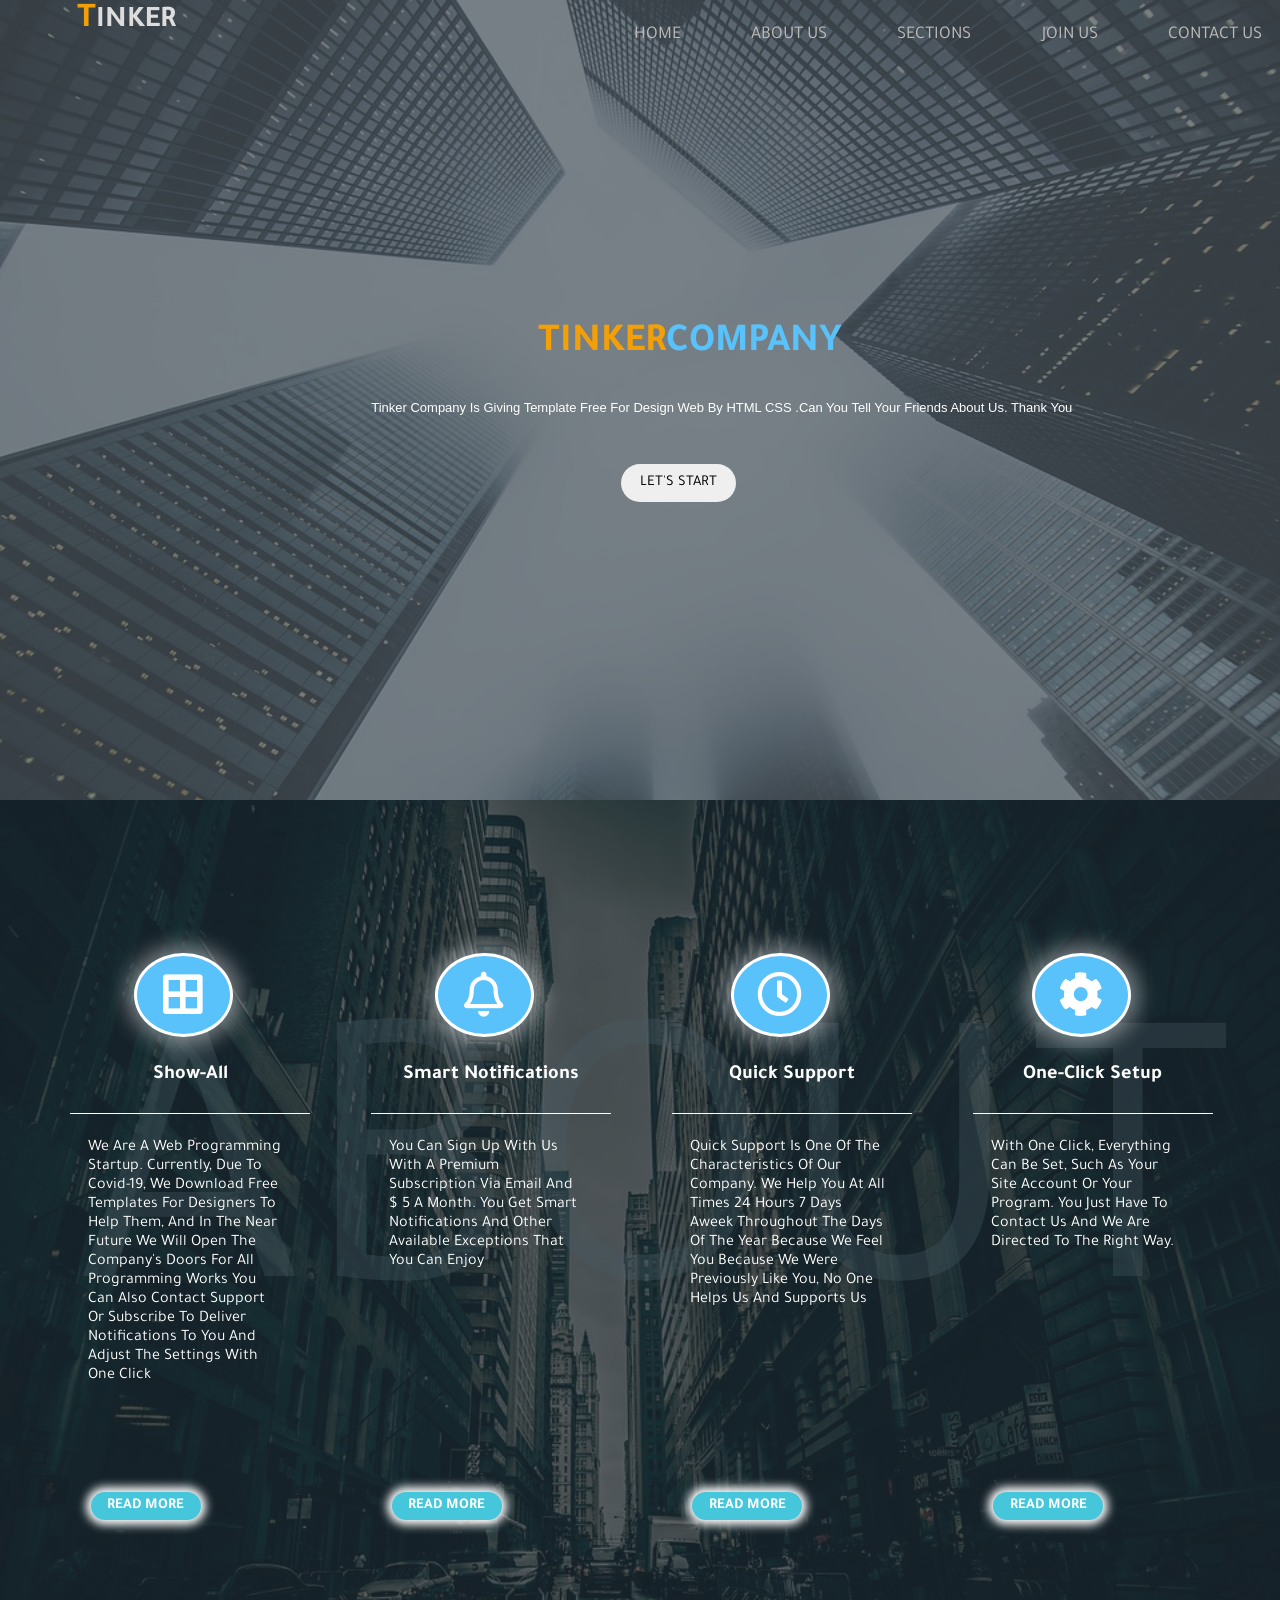
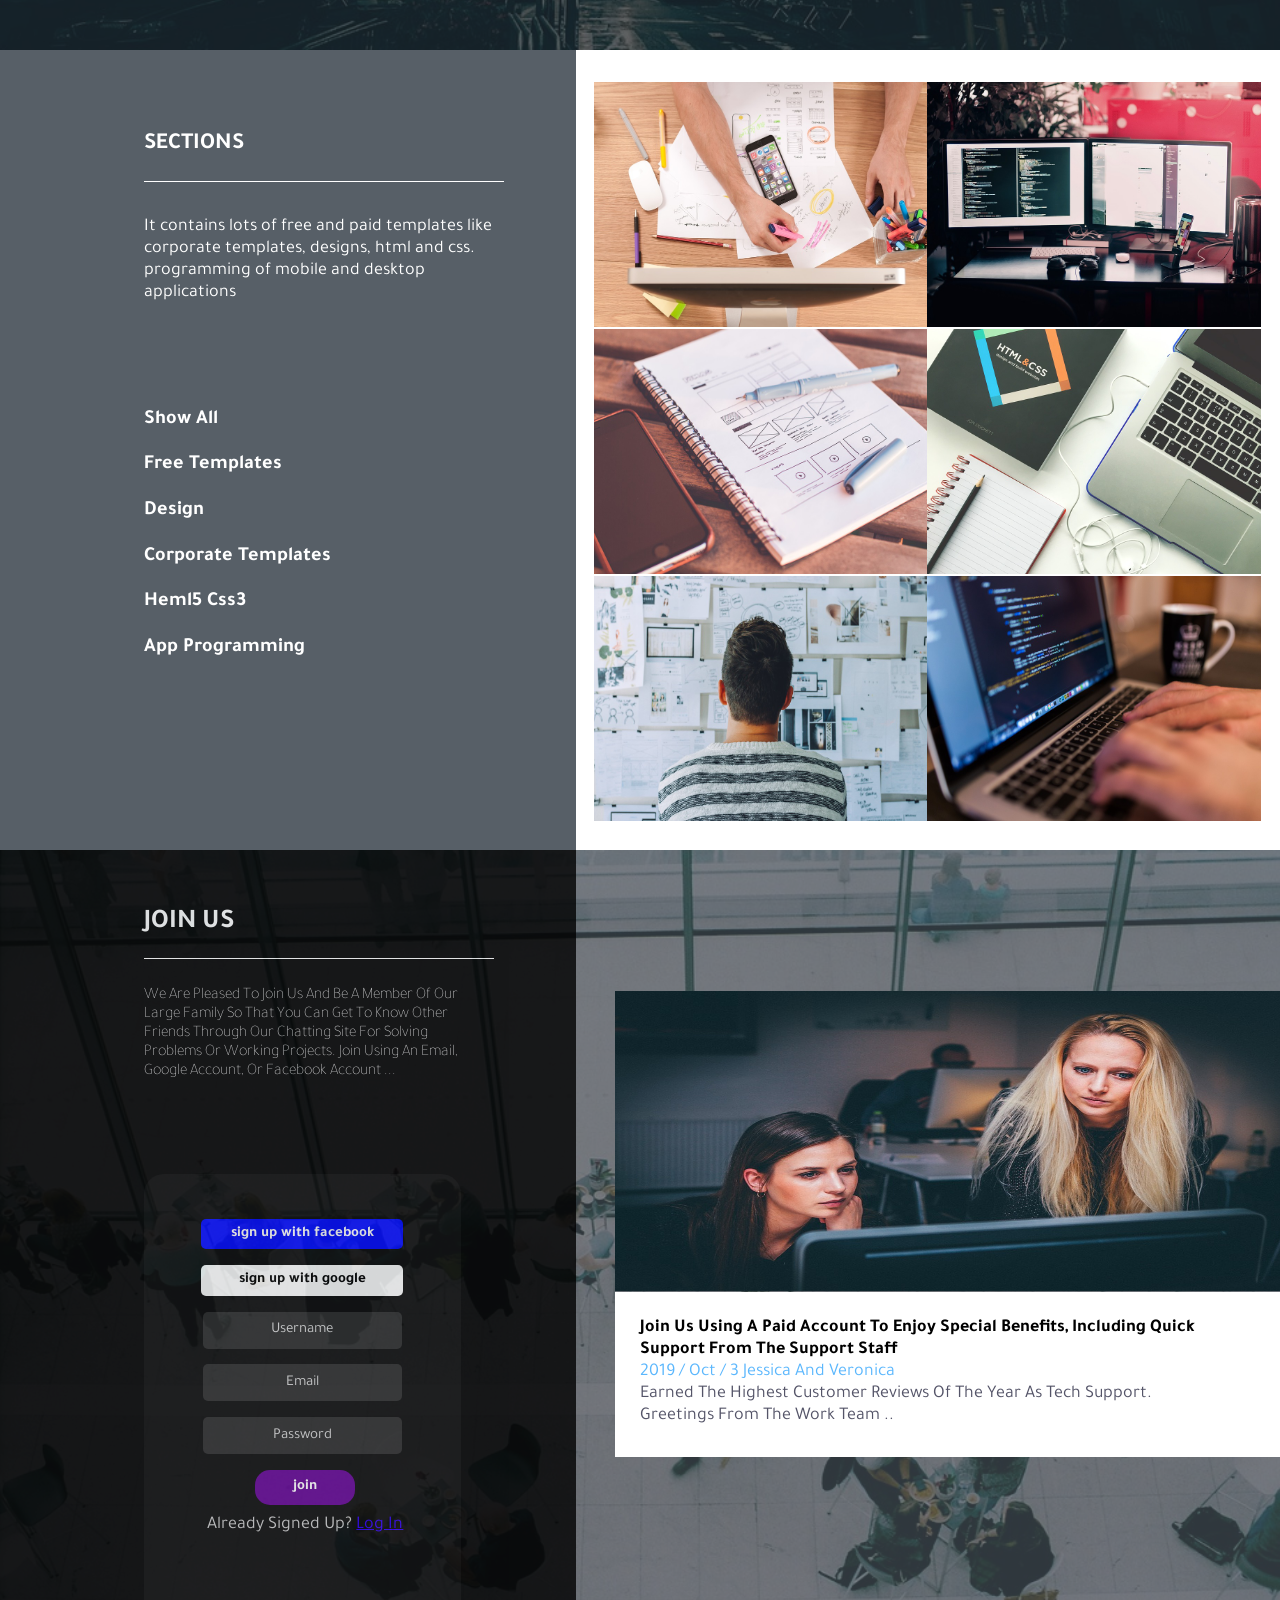
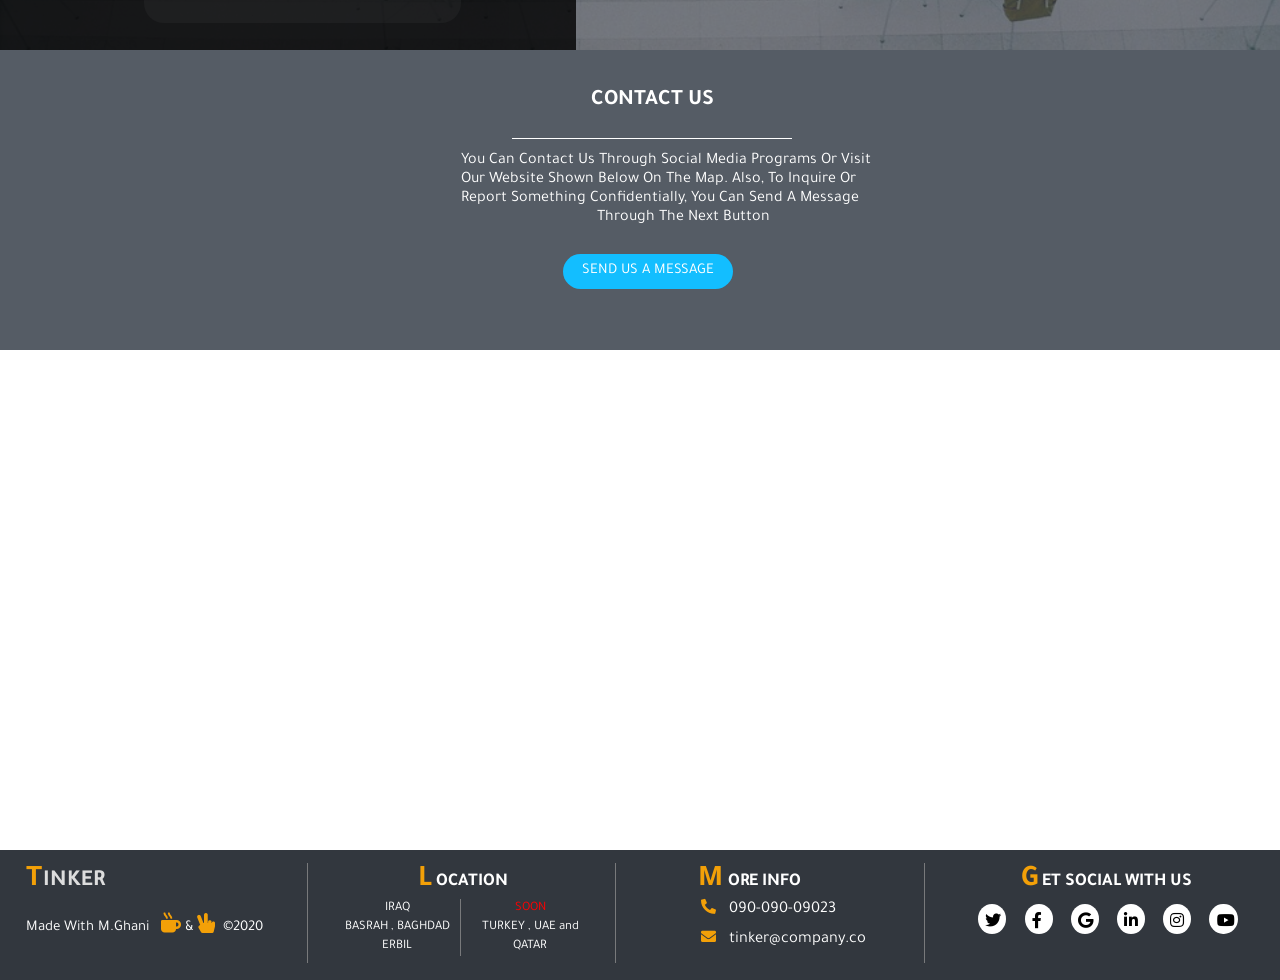
==== tinker.html @ 5dedfc8a "first commit" ====
<!DOCTYPE html>
<html>
    <head>
        <meta charset="UTF-8"/>
        <meta name="description" content="company,business,trade"/>
        <title>TINKER</title>
        <link rel="stylesheet" href="css/style.css"/>
        <link rel="stylesheet" href="css/all.css"/>
        <link href="https://fonts.googleapis.com/css2?family=Tajawal:wght@300;400;700&display=swap" rel="stylesheet">
    </head>
    <body>
        <!--start navigation-->

       
        <div class="nav">
            
            <div class="opacity"></div>
            <h1 class="title">tinker</h1>
            
            <!--start menu-->

            <ul class="menu">
                <li><a href="#">home</a></li>
                <li class="sub1">
                     <a href="#">about us</a>
            
                     <!--start submenu1-->
            
                     <ul class="submenu1">         
                            <li><a href="#">show-all</a></li>
                            <li><a href="#">smart notifications</a></li>
                            <li><a href="#">quick support</a></li>
                            <li><a href="#">one-click setup</a></li>
                     </ul>  
            
                     <!--end submenu1-->
                </li>
                <li class="sub2">
                     <a href="#">sections</a> 
            
                     <!--start submenu2-->
            
                     <ul class="submenu2">          
                        <li><a href="#">show all</a></li>
                        <li><a href="#">free templates</a></li>
                        <li><a href="#">design</a></li>
                        <li><a href="#">Corporate templates</a></li>
                        <li><a href="#">html5 css3 </a></li>
                        <li><a href="#">App programming</a></li>
                    </ul>
            
                    <!--end submenu1-->
            
                </li>
                <li><a href="#">join us</a></li>
                <li><a href="#">contact us</a></li>
            </ul>
            
            <!----end menu------>
            
            <span id="one">tinker</span>
            <span id="two">company</span>
            <p id="three">tinker company is  giving template  free for design web by HTML CSS .can you  tell your friends about us. thank you</p>
            <button id="button" name=" let's start" value="let's start">let's start</button>
             
        </div>
        
        <!--end navigation-->
        
        <!--start about -->
        
        <div class="about">
            <div class="opacity2"></div>
            <span class="nameabout">about</span>

            <!--start icon -->
           
            <div class="item">
                <div class="item1">
                    <div class="i1">
                        <i class="fas fa-border-all"></i>
                    </div>
                    <span class="all">show-all</span>
                    <p class="all2">
                        We are a web programming startup. Currently, due to Covid-19, we download free templates for designers to help them,
                         and in the near future we will open the company's doors for all programming works
                        You can also contact support or subscribe to deliver notifications to you and adjust the settings with one click
                    </p>
                    <button id="readmore"name="readmore" value="read more">read more</button>
                </div>
                <div class="item1">
                    <div class="i1">
                        <i class="far fa-bell"></i>
                    </div>
                    <span class="all">smart notifications</span>
                    <p class="all2">You can sign up with us with a premium subscription via email and $ 5 a month. 
                        You get smart notifications and other available exceptions that you can enjoy
                    </p>
                    <button id="readmore"name="readmore" value="read more">read more</button>
                </div>
                <div class="item1">
                    <div class="i3">
                        <i class="far fa-clock"></i>
                    </div>
                    <span class="all"> quick support </span>
                    <p class="all2">quick support is one of the characteristics of our company. 
                        We help you at all times 24 hours 7 days aweek throughout the days of the year because we feel you because we were previously like you,
                        no one helps us and supports us</p>
                        <button id="readmore"name="readmore" value="read more">read more</button>
                </div>
                <div class="item1">
                    <div class="i4">
                        <i class="fas fa-cog"></i>
                    </div>
                    <span class="all">one-click setup</span>
                    <p class="all2">
                        With one click, everything can be set, such as your site account or your program.
                        You just have to contact us and we are directed to the right way. 
                    </p>
                    <button id="readmore"name="readmore" value="read more">read more</button>
                </div>
            </div>

            <!--end icon -->
        </div>
        <!--end about-->

        <!--start sections-->

        <div id="sections">
            <div class="leftpart">
                <span class="spansec">sections</span>
                <p class="prar">
                    It contains lots of free and paid templates like corporate templates, designs, html and css.
                   <br> programming of mobile and desktop applications
                </p>
                <ul class="ulsec">
                    <li><a href="#">show all</a></li>
                    <li><a href="#">free templates</a></li>
                    <li><a href="#">design</a></li>
                    <li><a href="#">corporate templates</a></li>
                    <li><a href="#">heml5 css3</a></li>
                    <li><a href="#">App programming</a></li>
                </ul>
            </div>
            <div class="rightpart">
                <div class="imagepart">
                    <img src="image/des.jpg" alt="design"/>
                    <img src="image/computer.jpg" alt="template"/>
                    <img src="image/plans.jpg" alt="app"/>
                    <img src="image/web-design.jpg" alt="htmlcss"/>
                    <img src="image/plan2.jpg" alt="plane"/>
                    <img src="image/code.jpg" alt="code"/>
                </div>
            </div>
        
        </div>

        <!--end sections-->

        <!--stsrt join us-->

        <div id="joinus">
            
            <div class="leftjo">
                <span class="spanjo">join us</span>
                <p class="prarjo">
                    We are pleased to join us and be a member of our large family so that
                    you can get to know other friends through our chatting site for
                    solving problems or working projects.
                    Join using an email, Google account, or Facebook account ...
                </p>
                <form class="boxform">
                    <button class="facebook" name="submibfacebook">sign up with facebook</button>
                    <button class="google" name="submibgooogle">sign up with google</button>
                    <input type="text" name="username" placeholder="username"/>
                    <input type="email" name="email"placeholder="email"/>
                    <input type="password" name="password"  placeholder="password"/>
                    <input type="submit" name="join" value="join" placeholder="join"/>
                    <span class="haveacc"><a href="#">Already signed up?</a>&nbsp<a href="##">log in</a></span>
                </form>
                <div class="opacitypart"></div>
            </div>
            <div class="rightjo">
                <img class="imgjoin" src="image/suuport.jpg" alt="support website"/>
                <p class="prarjoin">
                    <span class="prar1">Join us using a paid account to enjoy special benefits, including quick support from the support staff </span>
                    <br>
                    <span class="prar2"> 2019 / Oct / 3  Jessica and Veronica </span>
                    <br>
                    <span class="prar3">
                        earned the highest customer reviews of the year as tech support.
                        <br>
                        Greetings from the work team .. 
                    </span> 
                </p>
            </div>
            <div class="opacity3"></div>
        </div>
        <!--end join us-->
        <!--start contact us -->
        <div id="contactus">
            <div class="top-part">
                <span class="span-cont"> contact us</span>
                <p class="prar-cont">
                    You can contact us through social media programs or visit our website shown below on the map.
                    Also, to inquire or report something confidentially, 
                    you can send a message  &nbsp &nbsp  
                    &nbsp &nbsp &nbsp &nbsp &nbsp &nbsp&nbsp &nbsp &nbsp &nbsp&nbsp &nbsp  &nbsp &nbsp  &nbsp &nbsp  &nbsp &nbsp 
                    through the next button
                </p>
                <input type="submit" name="send us a message" value="send us a message">
            </div>
            <div class="mapadd">
                <iframe src="https://www.google.com/maps/embed?pb=!1m18!1m12!1m3!1d10689753.035205208!2d42.780881954118584!3d31.97457218888595!2m3!1f0!2f0!3f0!3m2!1i1024!2i768!4f13.1!3m3!1m2!1s0x3fc49771852a1535%3A0xb8d22927274bd410!2sBasrah!5e0!3m2!1sen!2siq!4v1599548689485!5m2!1sen!2siq"
                frameborder="0" 
                style="border:0;"
                allowfullscreen=""
                aria-hidden="false" 
                tabindex="0" >
            </iframe>
            </div>
        </div>

        <!--end contact us-->

        <!--start finel page (footer)-->
        <div id="footerpage">
            <div class="onefoot">
                <h2 class="addmain"> tinker</h2>
                <p class="prarmain">made with M.Ghani &nbsp <i class="fas fa-mug-hot"></i> & <i class="fas fa-hand-peace"></i>&nbsp 
                    &copy;2020 
                </p>
            </div>
            <div class="twofoot">
                <h2 class="loca"> location</h2>
                <p class="addloca">
                    <a href="###">
                        iraq
                        <br>
                        basrah , baghdad erbil</a>
                </p>
                <p class="addloca2">
                    <a href="###">
                       <span>SOON</span>
                        <br> 
                        TURKEY , UAE and QATAR</a>
                </p>
            </div>
            <div class="threefoot">
                <h2 class="addinfo">
                    more info
                </h2>
                <p class="info1">
                    <i class="fas fa-phone-alt"></i>
                    090-090-09023
                </p>
                <p class="info1">
                    <i class="fas fa-envelope"></i>
                    tinker@company.co
                </p>
            </div>
            <div class="fourfoot">
                <h2 class="addicon"> get social with us</h2>
                <p class="iconsocial">
                   <span class="iconsoc"><i class="fab fa-twitter"></i></span>
                   <span class="iconsoc"><i class="fab fa-facebook-f"></i></span>
                   <span class="iconsoc"><i class="fab fa-google"></i></span>
                   <span class="iconsoc"><i class="fab fa-linkedin-in"></i></span>
                   <span class="iconsoc"><i class="fab fa-instagram"></i></span>
                   <span class="iconsoc"><i class="fab fa-youtube"></i></span>
                </p>
            </div>

        </div>
         <!--end finel page (footer)-->

    </body>
</html>
---- css/style.css ----
*{
    font-family:'Tajawal', sans-serif;
    margin: 0px;
    padding: 0px; 
}
/*------------------------------------------------------start nav and ul and sub menu--------------------------------------------------------------*/
.nav {
    width: 100%;
    height: 800px;
    background-image: url(../image/skys.jpg);
    background-repeat: no-repeat;
    background-size: 100% 800px;
    position: relative;
    font-family: 'Tajawal',sans-serif;
}
.opacity {
    width: 100%;
    height: 800px;
    background-color:#444f58;
    opacity: 0.7;
}
.nav h1 {
    font-size: 30px;
    font-family: 'Tajawal', sans-serif;
    text-transform: uppercase;
    font-weight: bold;
    position: absolute;
    top: 0%;
    left: 6%;
    color: #ddd;
    cursor: pointer;
}
.nav h1:first-letter {
    font-size: 35px;
    color: #f3a008;
}
/*-----start ul------*/
.nav ul {
    padding: 0px;
    margin: 0px;
    list-style: none;
    font-family: 'Tajawal', sans-serif;
    position: absolute;
    top: 3%;
    left: 44%;
    width: 55%;

}
.nav .menu >li {
    text-transform: uppercase;
    margin-left: 10%;
    float: left;
}
.nav .menu >li a {
    text-decoration: none;
    color: rgb(188, 185, 185);
    font-size: 18px;
}
.nav .menu >li a:hover {
    color: rgb(255, 255, 255);
}
/*-start sub1 ul-*/
.nav .menu .sub1 {
    position: relative;
}
.nav .menu .sub1 .submenu1 {
    position: absolute; 
    top: 32px;
    left: -71px;
    width: 160px;
    height: 120px;
    background-color: rgb(43 43 43);
    color: #ddd;
    text-align: center;
    padding-top: 2%;
    text-transform: capitalize;
    -webkit-box-shadow:0 1px 1px #2b2b2b;
    -moz-box-shadow:0 1px 1px #2b2b2b;
    box-shadow:0px 7px 10px 3px  #2b2b2b;
    display: none;
}
.nav .menu .sub1 .submenu1:before {
    content: "";
    border-left: 8px solid transparent;
    border-right: 8px solid transparent;
    border-bottom: 14px solid #2b2b2b;
    width: 0px;
    height: 0px;
    position: absolute;
    top: -14px;
    left: 118px;

}

/*-end sub1 ul-*/

/*-start sub2  ul-*/
.nav .menu .sub2 {
    position: relative;
}
.nav .menu .sub2 .submenu2 {
    position: absolute; 
    top: 33px;
    left: -69px;
    width: 162px;
    height: 170px;
    background-color: rgb(43 43 43);
    color: #ddd;
    text-align: center;
    padding-top: 2%;
    text-transform: capitalize;
    -webkit-box-shadow:0 1px 1px #2b2b2b;
    -moz-box-shadow:0 1px 1px #2b2b2b;
    box-shadow:0px 7px 10px 3px  #2b2b2b;
    display: none;
}
.nav .menu .sub2 .submenu2:before {
    content: "";
    border-left: 8px solid transparent;
    border-right: 8px solid transparent;
    border-bottom: 14px solid #2b2b2b;
    width: 0px;
    height: 0px;
    position: absolute;
    top: -14px;
    left: 128px; 
}
/*-end sub2  ul-*/
.nav .menu .sub1:hover .submenu1{
    
    display: block;
}
.nav .menu .sub2:hover .submenu2{
   
    display: block;
}
/*-end   ul-*/
/*-start span one , two , p three and button -*/

.nav #one {
    position:absolute;
    top: 40%;
    left: 42%;
    font-size: 40px;
    color: #f3a008;
    text-transform: uppercase;
    font-weight: bold;
    cursor: pointer;

}
.nav #two {
    position: absolute;
    top: 40%;
    left: 52%;
    font-size: 40px;
    color: #5ac2fb;
    text-transform: uppercase;
    font-weight: bold;
    cursor: pointer;

}
.nav #three {
    position: absolute;
    top: 50%;
    left: 29%;
    color: #FFF;
    font-size: 13px;
    text-transform: capitalize;
    font-family: sans-serif;
}
.nav #button {
    position: absolute;
    top: 58%;
    left: 48.5%;
    width:115px;
    padding: 10px 0px ;
    font-size: 15px;
    color: #000;
    text-transform: uppercase;
    border-radius: 20px;
    border: none;
    cursor: pointer;
}
.nav #button:hover {
    background: #adaeaf;
}

/*-----------------------------------------------end span one , two , p three and button-------------------------------------------- -*/
/*----------------------------------------------------start about is have four sectios------------------------------------------------*/

.about {
    width: 100%;
    height: 850px;
    background-image: url(../image/city.jpg);
    background-size: 100% 850px;
    background-repeat: no-repeat;
    position: relative;
    font-family: 'Tajawal', sans-serif;

}
.about .opacity2 {
    width: 100%;
    height: 850px;
    background-color: #1f2323;
    opacity: 0.7;
    z-index: 1;
    
}
.about .nameabout {
    color: #455a6159;
    position: absolute;
    top: 21%;
    left: 6%;
    text-transform: uppercase;
    font-size: 400px;
    
    
}

.about .item {
    width: 100%;
    height: 477px;
    float: left;
    position: absolute;
    top: 15%;
    left: 0%;
    z-index: 3;
   
}
.about .item .item1 {
    width: 20%;
    float: left;
    margin-left: 3.5%;
    padding-top: 2%;
    color: #fff;
    font-family: 'Tajawal', sans-serif;
    text-transform: capitalize;
    position: relative;
}
.about .item1 .i1{
    background-color: #5ac2fb;
    width: 93px;
    height: 78px;
    border: solid 3px #fff;
    box-shadow:0px 0px 20px 8px #fff6;
    border-radius: 50%;
    position: relative;
    margin-left: 35%;
}
.about .item1 .i1 i{
    color: #fff;
    font-size: 45px;
    position: absolute;
    top: 21%;
    left: 28%;
    cursor: pointer;
}
.about .item1 .all {
    display: block;
    padding-top: 10%;
    margin:0% 0% 10% 10%;
    width: 240px;
    height: 50px;
    border-bottom: solid thin #fff;
    text-align: center;
    font-size: 20px;
    font-weight: bold;
    cursor: pointer;
}
.about .item .all2 {
    width: 195px;
    height:300px;
    margin: 0% 0% 10% 17%;

}
.about .item1 .i3{
    background-color: #5ac2fb;
    width: 93px;
    height: 78px;
    border: solid 3px #fff;
    border-radius: 50%;
    position: relative;
    margin-left: 33%;
    box-shadow:0px 0px 20px 8px #fff6;
}
.about .item1 .i3 i{
    color: #fff;
    font-size: 45px;
    position: absolute;
    top: 21%;
    left: 25%;
    cursor: pointer;
}
.about .item1 .i4{
    background-color: #5ac2fb;
    width: 93px;
    height: 78px;
    border: solid 3px #fff;
    border-radius: 50%;
    position: relative;
    margin-left: 33%;
    box-shadow:0px 0px 20px 8px #fff6;
}
.about .item1 .i4 i{
    color: #fff;
    font-size: 45px;
    position: absolute;
    top: 21%;
    left: 25%;
    cursor: pointer;
}
.about .item1 #readmore {
    width: 110px;
    font-size: 15px;
    text-transform: uppercase;
    position: absolute;
    top: 105%;
    left: 18%;
    border: none;
    border-radius: 20px;
    padding: 2%;
    color: #FFF;
    background-color: #46c6da;
    font-weight: bold;
    cursor: pointer;   
    box-shadow:0px 0px 10px 5px #fff;
    display:block;
}
.about .item1 #readmore:hover {
    background: none;
    border: solid thin #ffffff;
    box-shadow: none;
}
.about .item1 .i1:hover {
    box-shadow: 0px 0px 20px 8px #5ad6fb;
}
.about .item1 .i3:hover {
    box-shadow: 0px 0px 20px 8px #5ad6fb;
}
.about .item1 .i4:hover {
    box-shadow: 0px 0px 20px 8px #5ad6fb;
}

/*------------------------------------------------------------end   about ------------------------------------------------------------*/

/*------------------------------------------------------------start sections------------------------------------------------------------*/
#sections {
    width: 100%;
    height: 800px;
    position: relative;
    font-family: 'Tajawal', sans-serif;
    margin: 0px;
    padding: 0px;
    background-color: #fff;

}
/*--start left part--*/
#sections .leftpart {
    width: 45%;
    height: 800px;
    background-color: #575f67;
    margin: 0px;
    padding: 0px;
    position: relative;
    float: left;
}
#sections .leftpart  .spansec {
    display: inline-block;
    margin: 14% 0% 6% 25%;
    font-family: 'Tajawal', sans-serif;
    font-size: 23px;
    font-weight: bold;
    text-transform: uppercase;
    width: 360px;
    height: 50px;
    border-bottom: solid thin #fff;
    color: #fff;
    cursor: pointer;
}
#sections .leftpart .prar {
    margin: 0% 0% 0% 25%;
    font-family:'Tajawal', sans-serif;
    font-size: 18px;
    color: #fff;
    width: 350px;

}
#sections .leftpart .ulsec {
    list-style: none;
    margin: 18% 0% 0% 25%;
}
#sections .leftpart .ulsec li {
    margin:2% 0% 5% 0%;
}
#sections .leftpart .ulsec li a {
    color: #fff;
    text-decoration: none;
    text-transform: capitalize;
    font-family: 'Tajawal', sans-serif;
    font-size: 20px;
    font-weight: bold;
}
#sections .leftpart .ulsec li a:hover {
    color: #ffaa41;
}
/*--end left part--*/
/*--start right part--*/
#sections .rightpart {
    width: 55%;
    height: 800px;
    background-color: #ffffff;
    float: left;
}
#sections .rightpart .imagepart {
    width: 97%;
    margin-left: 3%;
    margin-top: 5%;
    float: left;
    padding: 0px;
    
}
#sections .rightpart .imagepart img {
    width: 49%;
    height: 245px;
    margin: -3px;
    padding: 0px;
    cursor: pointer;
    
}
#sections .rightpart .imagepart img:hover {
    border: none;
    opacity: 0.7;
}
/*--end right part--*/

/*------------------------------------------------------------end sections------------------------------------------------------------*/

/*------------------------------------------------------------start join us-----------------------------------------------------------*/
#joinus {
    width: 100%;
    height: 800px;
    position: relative;
    font-family: 'Tajawal', sans-serif;
    background-image: url(../image/building.jpg);
    background-size: 100% 800px;
    background-repeat: no-repeat;
    margin: 0px;
    padding: 0px;
}
#joinus .opacity3 {
    width: 100%;
    height: 800px;
    background-color:#444f58;
    opacity: 0.7;
    z-index: 1;

}
/*-- start left join us */

#joinus .leftjo {
    width: 45%;
    height: 800px;
    float: left;
    z-index: 2;
    position: relative;
    margin: 0px;
    padding: 0px;
    background-color: rgb(0, 0, 0);
    opacity: 0.8;
    font-family: 'Tajawal', sans-serif;

}
#joinus .leftjo .spanjo {
    color: #fff;
    font-size: 27px;
    font-weight: bold;
    font-family: 'Tajawal', sans-serif;
    text-transform: uppercase;
    margin: 10% 0% 5% 25%;
    display: inline-block;
    border-bottom: solid thin #fff;
    width: 350px;
    height: 50px;
    z-index: 4;
    cursor: pointer;

}

#joinus .leftjo .prarjo {
    color: #fff;
    font-size: 16px;
    font-weight: lighter;
    font-family: 'Tajawal', sans-serif;
    text-transform: capitalize;
    width: 55%;
    height: 175px;
    margin: 0% 0% 0% 25%;
}
#joinus .leftjo .boxform {
    width: 55%;
    height: 420px;
    margin: 2% 25% 0% 25%;
    background-color: #0a0a0a;
    position: relative;
    display: inline-block;
    padding-top: 5%;
    border-radius: 20px;
    font-family: 'Tajawal', sans-serif;
}
#joinus .boxform .facebook {
    width: 202px;
    display: block;
    padding: 2%;
    margin: 5% auto;
    font-size: 15px;
    font-weight: bold;
    border: none;
    border-radius: 5px;
    color: #fff;
    background-color: #0008ff;
    cursor: pointer;
}
#joinus .boxform .google {
    width: 202px;
    display: block;
    padding: 2%;
    margin: 5% auto;
    font-size: 15px;
    font-weight: bold;
    border: none;
    border-radius: 5px;
    color: #000;
    background-color: #fff;
    cursor: pointer;
}
#joinus .boxform .facebook:hover {
    background-color: #3c42f8;
}
#joinus .boxform .google:hover {
    background-color: #e2dcdc;
}
#joinus .boxform input[type="text"],[type="password"],[type="email"] {
    display: block;
    margin: 5% auto;
    padding: 3%;
    border: none;
    border-radius: 5px;
    background-color: #2b2b2b;
    color: #fff;
    font-size: 15px;
    width: 180px;
}
#joinus .boxform ::placeholder {
    color: rgb(218, 218, 218);
    text-align: center;
    text-transform: capitalize;

}
#joinus .boxform input[type="submit"] {
    display: inline-block;
    width: 100px;
    height: 35px;
    margin: 0% 35%;
    border: none;
    border-radius: 15px;
    font-size: 15px;
    font-weight: bold;
    background-color: #620294;
    color: #fff;
}#joinus .boxform input[type="submit"]:hover {
    background: none;
    border: solid 2px #8606c7;
}
#joinus .boxform .haveacc {
    display: block;
    color: #fff;
    font-size: 18px;
    text-transform: capitalize;
    margin: 3% 0% 0% 20%;
}
#joinus .boxform .haveacc a[href="#"] {
    color: rgb(204, 204, 204);
    text-decoration: none;
}
#joinus .boxform .haveacc a[href="##"]{
    color: #30f;
}
#joinus .boxform .haveacc a[href="##"]:hover {
    color: #6041de;
}
/*----------------------------------------------------------------end left join us-----------------------------------------------------------*/

/*-- -------------------------------------------------------------start right join us -----------------------------------------------------*/
#joinus .rightjo {
    width: 55%;
    height: 800px;
    float: left;
    z-index: 2;
    position: relative;
    margin: 0px;
    padding: 0px;
    font-family: 'Tajawal', sans-serif;
}
#joinus .rightjo .imgjoin {
    width: 670px;
    height: 300px;
    margin: 20% 0% 0% 5.5%;
    cursor: pointer;
}
#joinus .rightjo .prarjoin {
    width: 620px;
    height: 140px;
    margin: -1% 0% 0% 5.5%;
    color: #000;
    font-size: 18px;
    text-transform: capitalize;
    background-color: #fff;
    padding: 25px 25px 0px 25px ; 
}
#joinus .rightjo .prarjoin .prar1 {
    color: #000;
    font-weight: bold;
}
#joinus .rightjo .prarjoin .prar2 {
    color: rgb(91, 183, 253);
    cursor: pointer;
}
#joinus .rightjo .prarjoin .prar3 {
    color: rgb(84, 84, 104)
}
/*--end right join us--*/
/*-----------------------------------------------------------------end join us ----------------------------------------------------------*/

/*----------------------------------------------------------------start contact us--------------------------------------------------------*/
#contactus {
    width: 100%;
    height: 800px;
    margin: 0px;
    padding: 0px;
    font-family: 'Tajawal', sans-serif;
}
#contactus .top-part {
    width: 100%;
    height: 300px;
    background-color: #555c65;
}
#contactus .top-part .span-cont {
    width: 280px;
    height: 50px;
    margin: 3% 0% 1% 40%;
    font-size: 22px;
    font-weight: bold;
    text-transform: uppercase;
    text-align: center;
    display: inline-block;
    color: #fff;
    border-bottom: solid thin #fff;
}
#contactus .top-part .prar-cont {
    width: 420px;
    margin: 0% 0% 1% 36%;
    color: #fff;
    font-size: 16px;
    text-transform: capitalize;
}
#contactus .top-part input {
    width: 170px;
    height: 35px;
    margin: 1% 0% 0% 44%;
    border: none;
    border-radius: 20px;
    background-color: #13beff;
    color: #fff;
    font-size: 15px;
    text-transform: uppercase;
    cursor: pointer;
}
#contactus .top-part input:hover {
    background: none;
    border: solid thin #13beff;
}
#contactus .mapadd {
    width: 100%;
    height: 500px;
}
#contactus .mapadd iframe {
    width: 100%;
    height: 500px;
}
/*--------------------------------------------------------------------end contact us------------------------------------------------------*/

/*------------------------------------------------------------------ start footer page--------------------------------------------------*/
#footerpage {
    width: 100%;
    height: 130px;
    position: relative;
    margin: 0px;
    padding: 0px;
    font-family: 'Tajawal', sans-serif;
    background-color: #32373e;
}
/*--start one footer page*/
#footerpage .onefoot {
    float: left;
    width: 22%;
    height: 100px;
    margin: 1% 0% 0% 2%;
    border-right: solid thin #78797b;
}
#footerpage .onefoot h2 {
    font-size: 23px;
    font-family: 'Tajawal', sans-serif;
    text-transform: uppercase;
    font-weight: bold;
    color: #ddd;
    cursor: pointer;
    display: inline-block;
    height: 50px;
}
#footerpage .onefoot h2:first-letter {
    font-size: 30px;
    color: #f3a008;
    margin-right: 2%;
}
#footerpage .onefoot .prarmain {
    color: #fff;
    font-size: 15px;
    text-transform: capitalize;
}
#footerpage .onefoot .prarmain i {
    color: #f3a008;
    font-size: 20px;
}
#footerpage .onefoot .prarmain i:hover {
    color: rgb(58, 180, 255);
    cursor: pointer;
}
/*--end one footer page*/

/*--start two footer page*/
#footerpage .twofoot {
    float: left;
    width: 22%;
    height: 100px;
    margin: 1% 0% 0% 2%;
    border-right: solid thin #78797b;
}
#footerpage .twofoot .loca {
    color: #fff;
    font-size: 18px;
    font-weight: bold;
    text-transform: uppercase;
    margin: 0% 0% 0% 30%;
}
#footerpage .twofoot .loca:first-letter {
    font-size: 30px;
    color: #f3a008;
    margin-right: 2%;
}
#footerpage .twofoot .addloca {
    float: left;
    text-align: center;
    width: 45%;
    border-right: solid thin #78797b;
    margin: 0% 0% 0% 0%;
    text-transform: uppercase;
}
#footerpage .twofoot .addloca2 {
    float: left;
    text-align: center;
    width: 45%;
    margin: 0% 0% 0% 2%;
}
#footerpage .twofoot .addloca2 span {
    color: rgb(255, 0, 0);
}
#footerpage .twofoot a {
    color: #fff;
    font-size: 13px;
    text-decoration: none;
}
/*--end two footer page---*/

/*--start three footer page--*/
#footerpage .threefoot {
    float: left;
    width: 22%;
    height: 100px;
    margin: 1% 0% 0% 2%;
    border-right: solid thin #78797b;
}
#footerpage .threefoot .addinfo {
    color: #fff;
    font-size: 18px;
    font-weight: bold;
    text-transform: uppercase;
    margin: 0% 0% 0% 20%;
}
#footerpage .threefoot .addinfo:first-letter {
    font-size: 30px;
    color: #f3a008;
    margin-right: 2%;
}
#footerpage .threefoot .info1 {
    height: 30px;
    color: #fff;
    font-size: 16.5px;
}
#footerpage .threefoot .info1 i {
    margin: 0% 3% 0% 21%;
    font-size: 15px;
    color: #f3a008;
    cursor: pointer;
}
/*--end three footer page--*/

/*--start four footer page--*/
#footerpage .fourfoot {
    float: left;
    width: 22%;
    height: 100px;
    margin: 1% 0% 0% 2%;
}
#footerpage .fourfoot .addicon {
    color: #fff;
    font-size: 18px;
    font-weight: bold;
    text-transform: uppercase;
    margin: 0% 0% 0% 25%
}
#footerpage .fourfoot .addicon:first-letter {
    font-size: 30px;
    color: #f3a008;
    margin-right: 2%;
}
#footerpage .fourfoot .iconsocial {
    width: 100%;
    height: 70px;
    float: left;
    margin-left: 5%;
}
#footerpage .fourfoot .iconsoc {
    background-color: #fff;
    border: none;
    border-radius: 50%;
    width: 10%;
    height: 30px;
    margin: 2% 0% 0% 5%;
    display: inline-block;
    position: relative;
}
#footerpage .fourfoot .iconsoc i {
    position: absolute;
    top: 25%;
    left: 25%;
}
#footerpage .fourfoot .iconsoc i:hover {
    color: #f3a008;
    cursor: pointer;
}
/*--end four footer page---*/

/*--------- ----------------------------------------------------------end footer page------------------------------------------------*/
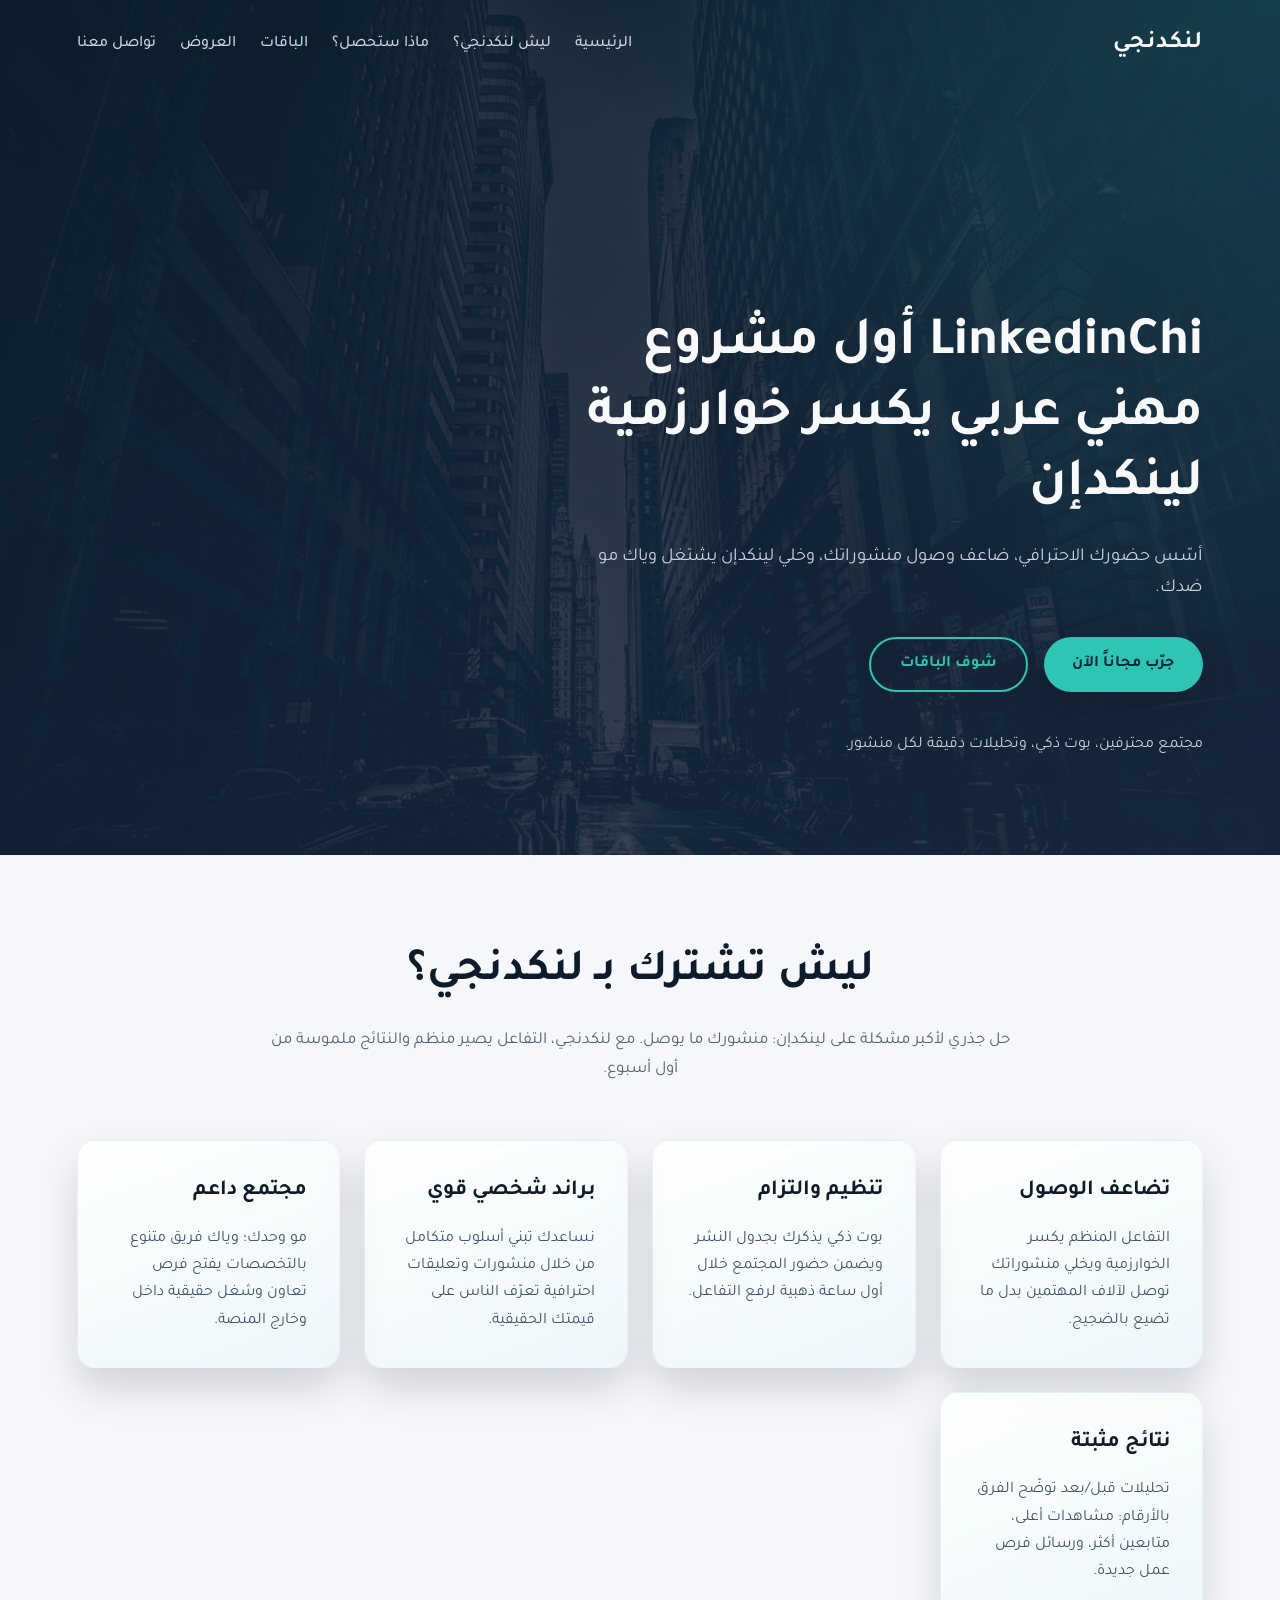
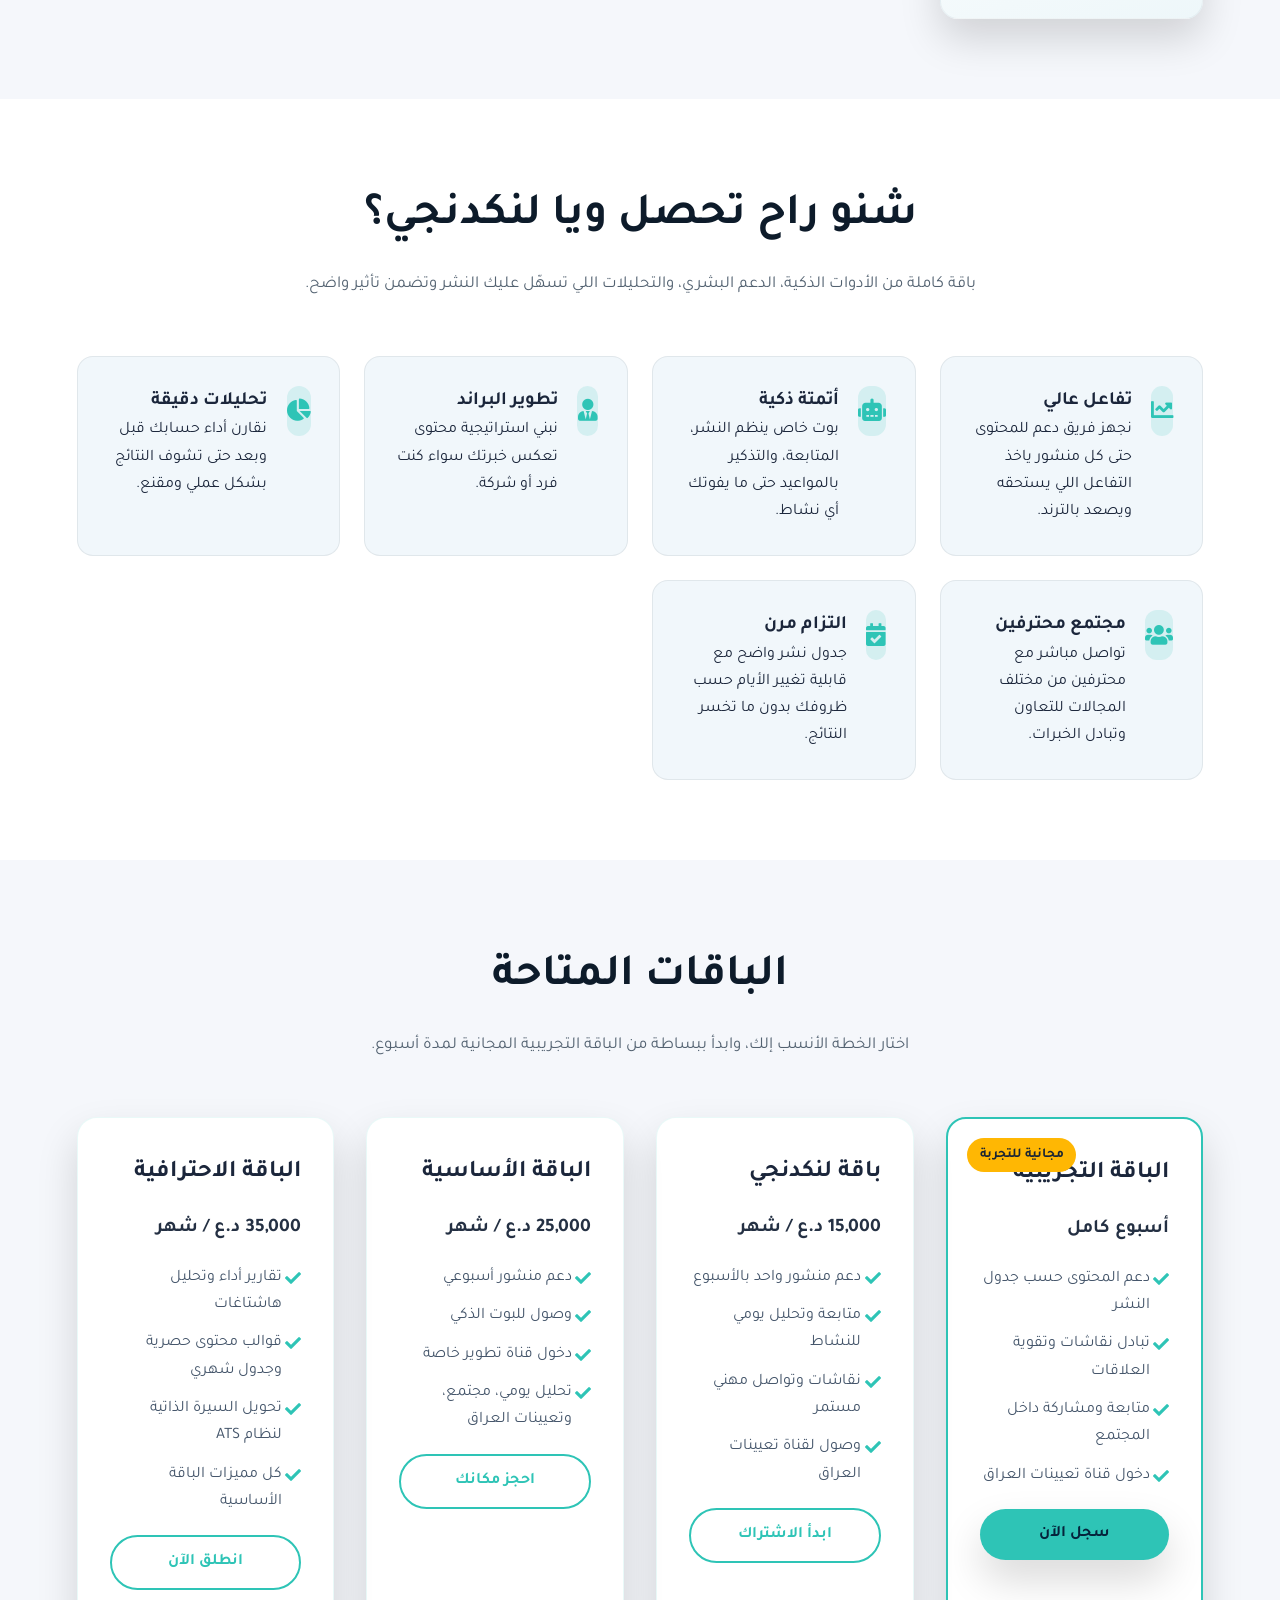
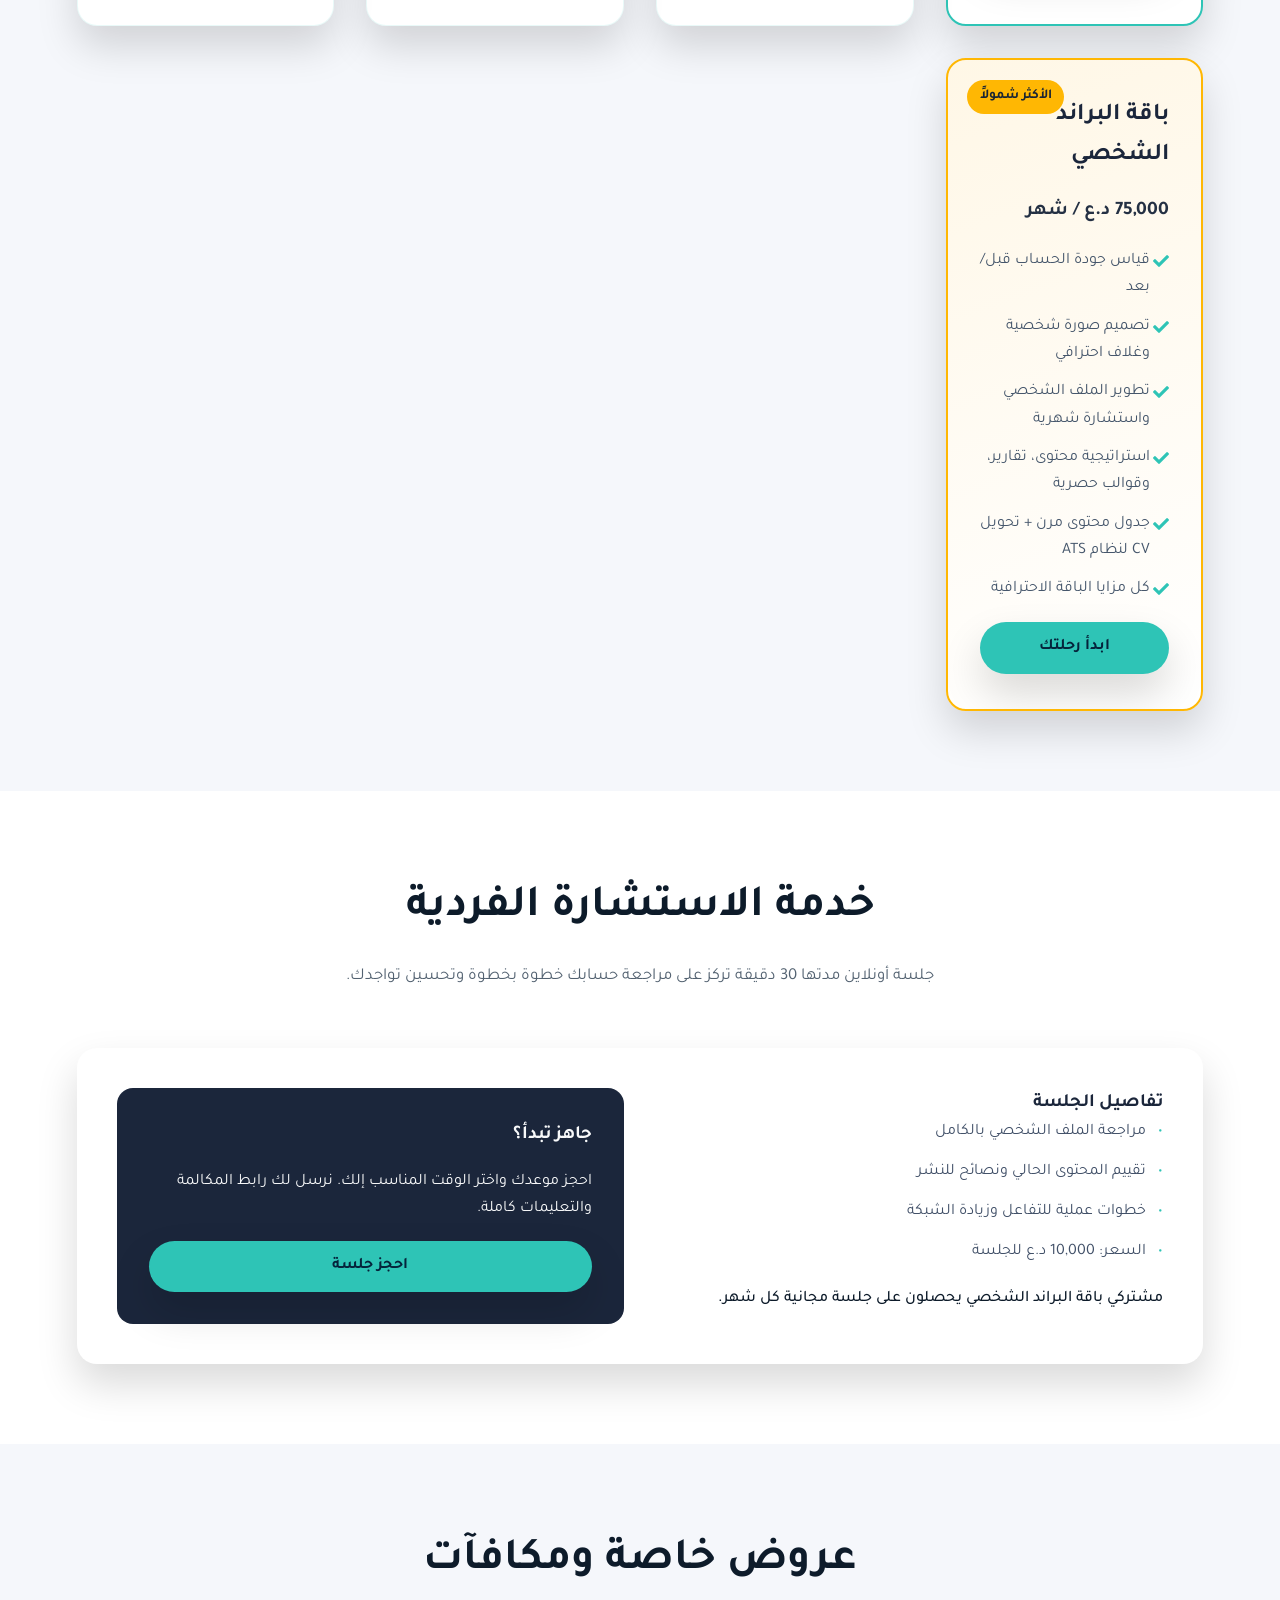
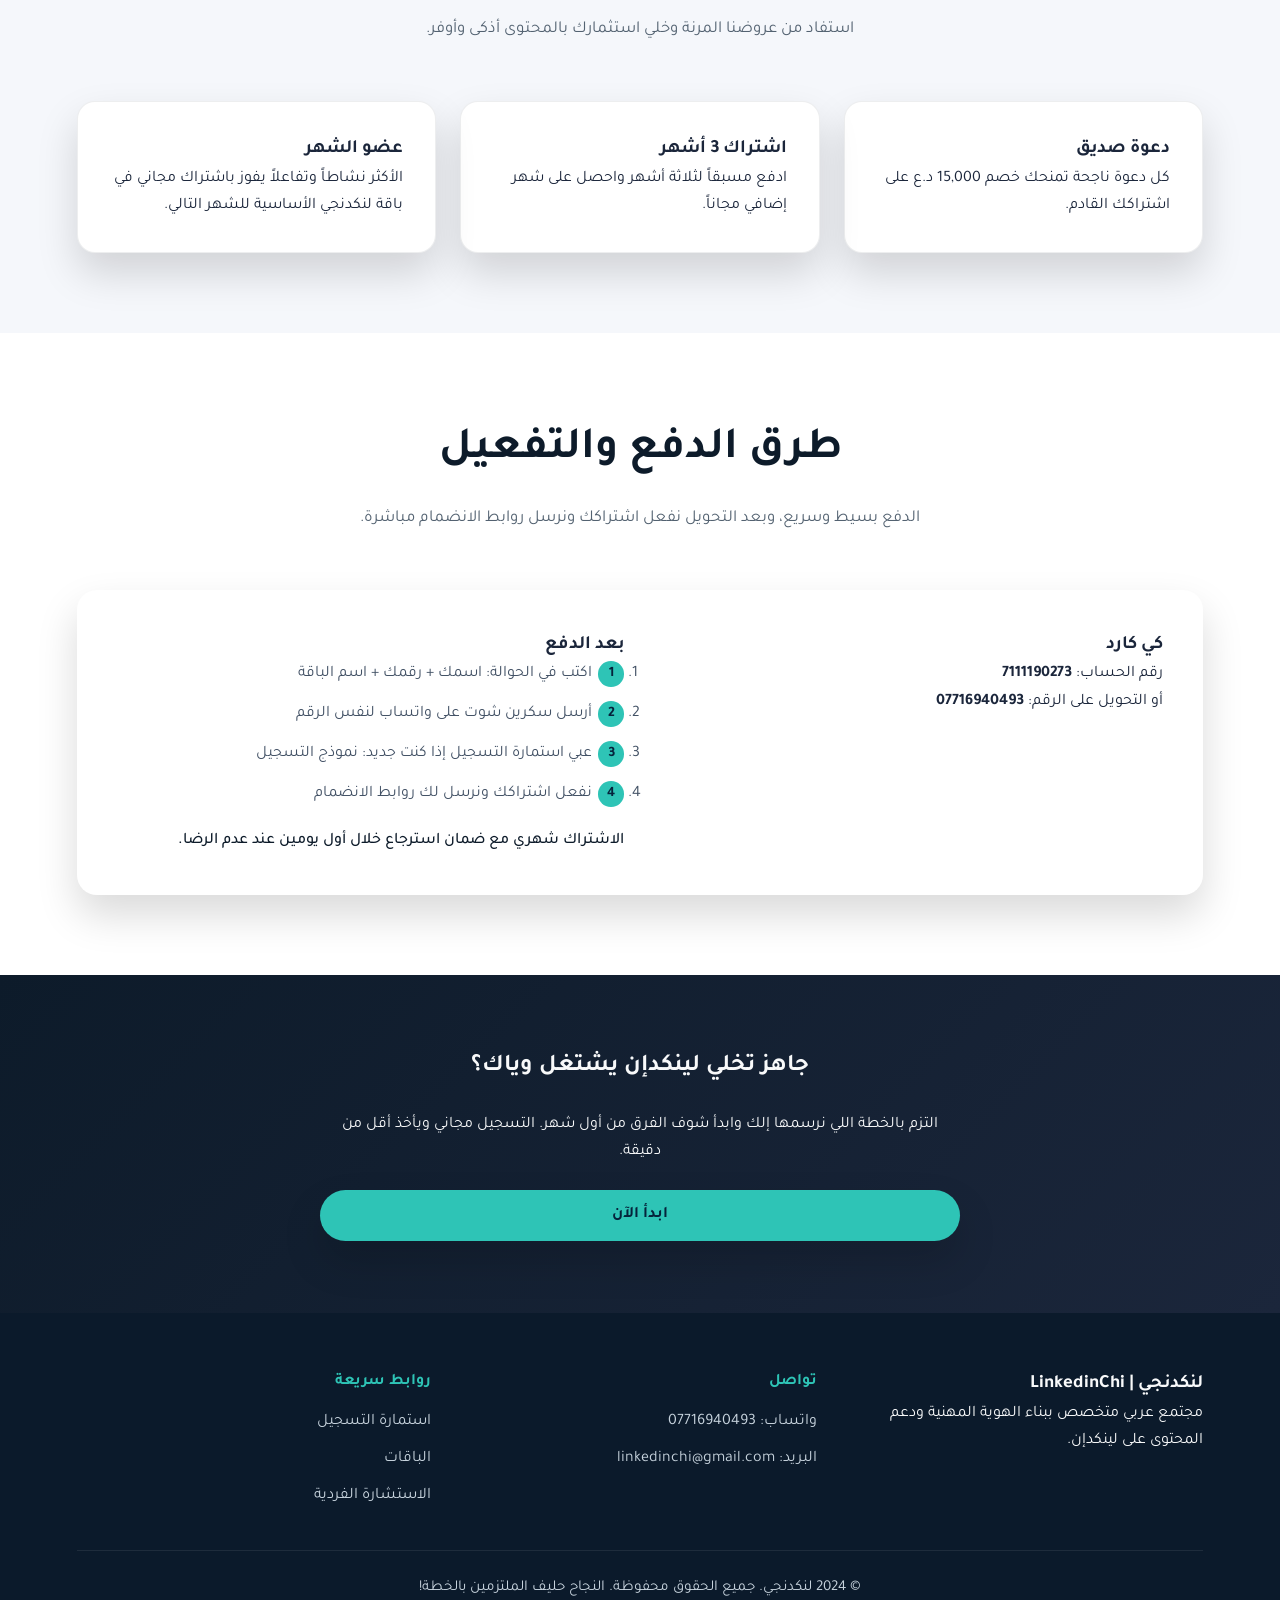
==== commit e039ff2a: "Create LinkedinChi landing page" ====
--- a/tinker.html
+++ b/tinker.html
@@ -1,279 +1,313 @@
 <!DOCTYPE html>
-<html>
-    <head>
-        <meta charset="UTF-8"/>
-        <meta name="description" content="company,business,trade"/>
-        <title>TINKER</title>
-        <link rel="stylesheet" href="css/style.css"/>
-        <link rel="stylesheet" href="css/all.css"/>
-        <link href="https://fonts.googleapis.com/css2?family=Tajawal:wght@300;400;700&display=swap" rel="stylesheet">
-    </head>
-    <body>
-        <!--start navigation-->
-
-       
-        <div class="nav">
-            
-            <div class="opacity"></div>
-            <h1 class="title">tinker</h1>
-            
-            <!--start menu-->
-
-            <ul class="menu">
-                <li><a href="#">home</a></li>
-                <li class="sub1">
-                     <a href="#">about us</a>
-            
-                     <!--start submenu1-->
-            
-                     <ul class="submenu1">         
-                            <li><a href="#">show-all</a></li>
-                            <li><a href="#">smart notifications</a></li>
-                            <li><a href="#">quick support</a></li>
-                            <li><a href="#">one-click setup</a></li>
-                     </ul>  
-            
-                     <!--end submenu1-->
-                </li>
-                <li class="sub2">
-                     <a href="#">sections</a> 
-            
-                     <!--start submenu2-->
-            
-                     <ul class="submenu2">          
-                        <li><a href="#">show all</a></li>
-                        <li><a href="#">free templates</a></li>
-                        <li><a href="#">design</a></li>
-                        <li><a href="#">Corporate templates</a></li>
-                        <li><a href="#">html5 css3 </a></li>
-                        <li><a href="#">App programming</a></li>
-                    </ul>
-            
-                    <!--end submenu1-->
-            
-                </li>
-                <li><a href="#">join us</a></li>
-                <li><a href="#">contact us</a></li>
+<html lang="ar" dir="rtl">
+<head>
+    <meta charset="UTF-8" />
+    <meta name="viewport" content="width=device-width, initial-scale=1.0" />
+    <meta name="description" content="لنكدنجي - LinkedinChi مجتمع عربي متخصص في دعم المحتوى على لينكدإن." />
+    <title>لنكدنجي | LinkedinChi</title>
+    <link rel="preconnect" href="https://fonts.googleapis.com">
+    <link rel="preconnect" href="https://fonts.gstatic.com" crossorigin>
+    <link href="https://fonts.googleapis.com/css2?family=Tajawal:wght@300;400;500;700&display=swap" rel="stylesheet">
+    <link rel="stylesheet" href="css/style.css" />
+    <link rel="stylesheet" href="css/all.css" />
+</head>
+<body>
+    <header class="hero" id="home">
+        <div class="hero__overlay"></div>
+        <nav class="navbar">
+            <div class="navbar__brand">لنكدنجي</div>
+            <button class="navbar__toggle" aria-label="القائمة">
+                <span></span>
+                <span></span>
+                <span></span>
+            </button>
+            <ul class="navbar__links">
+                <li><a href="#home">الرئيسية</a></li>
+                <li><a href="#why">ليش لنكدنجي؟</a></li>
+                <li><a href="#benefits">ماذا ستحصل؟</a></li>
+                <li><a href="#pricing">الباقات</a></li>
+                <li><a href="#offers">العروض</a></li>
+                <li><a href="#contact">تواصل معنا</a></li>
             </ul>
-            
-            <!----end menu------>
-            
-            <span id="one">tinker</span>
-            <span id="two">company</span>
-            <p id="three">tinker company is  giving template  free for design web by HTML CSS .can you  tell your friends about us. thank you</p>
-            <button id="button" name=" let's start" value="let's start">let's start</button>
-             
+        </nav>
+        <div class="hero__content">
+            <h1>LinkedinChi أول مشروع مهني عربي يكسر خوارزمية لينكدإن</h1>
+            <p>أسّس حضورك الاحترافي، ضاعف وصول منشوراتك، وخلي لينكدإن يشتغل وياك مو ضدك.</p>
+            <div class="hero__actions">
+                <a class="btn btn--primary" href="https://forms.gle/KkxTLjABSS7Lukvb9" target="_blank" rel="noopener">جرّب مجاناً الآن</a>
+                <a class="btn btn--ghost" href="#pricing">شوف الباقات</a>
+            </div>
+            <div class="hero__meta">
+                <span>مجتمع محترفين، بوت ذكي، وتحليلات دقيقة لكل منشور.</span>
+            </div>
         </div>
-        
-        <!--end navigation-->
-        
-        <!--start about -->
-        
-        <div class="about">
-            <div class="opacity2"></div>
-            <span class="nameabout">about</span>
-
-            <!--start icon -->
-           
-            <div class="item">
-                <div class="item1">
-                    <div class="i1">
-                        <i class="fas fa-border-all"></i>
-                    </div>
-                    <span class="all">show-all</span>
-                    <p class="all2">
-                        We are a web programming startup. Currently, due to Covid-19, we download free templates for designers to help them,
-                         and in the near future we will open the company's doors for all programming works
-                        You can also contact support or subscribe to deliver notifications to you and adjust the settings with one click
-                    </p>
-                    <button id="readmore"name="readmore" value="read more">read more</button>
+    </header>
+
+    <main>
+        <section class="section" id="why">
+            <div class="section__header">
+                <h2>ليش تشترك بـ لنكدنجي؟</h2>
+                <p>حل جذري لأكبر مشكلة على لينكدإن: منشورك ما يوصل. مع لنكدنجي، التفاعل يصير منظم والنتائج ملموسة من أول أسبوع.</p>
+            </div>
+            <div class="grid grid--cards">
+                <article class="card">
+                    <h3>تضاعف الوصول</h3>
+                    <p>التفاعل المنظم يكسر الخوارزمية ويخلي منشوراتك توصل لآلاف المهتمين بدل ما تضيع بالضجيج.</p>
+                </article>
+                <article class="card">
+                    <h3>تنظيم والتزام</h3>
+                    <p>بوت ذكي يذكرك بجدول النشر ويضمن حضور المجتمع خلال أول ساعة ذهبية لرفع التفاعل.</p>
+                </article>
+                <article class="card">
+                    <h3>براند شخصي قوي</h3>
+                    <p>نساعدك تبني أسلوب متكامل من خلال منشورات وتعليقات احترافية تعرّف الناس على قيمتك الحقيقية.</p>
+                </article>
+                <article class="card">
+                    <h3>مجتمع داعم</h3>
+                    <p>مو وحدك؛ وياك فريق متنوع بالتخصصات يفتح فرص تعاون وشغل حقيقية داخل وخارج المنصة.</p>
+                </article>
+                <article class="card">
+                    <h3>نتائج مثبتة</h3>
+                    <p>تحليلات قبل/بعد توضّح الفرق بالأرقام: مشاهدات أعلى، متابعين أكثر، ورسائل فرص عمل جديدة.</p>
+                </article>
+            </div>
+        </section>
+
+        <section class="section section--alt" id="benefits">
+            <div class="section__header">
+                <h2>شنو راح تحصل ويا لنكدنجي؟</h2>
+                <p>باقة كاملة من الأدوات الذكية، الدعم البشري، والتحليلات اللي تسهّل عليك النشر وتضمن تأثير واضح.</p>
+            </div>
+            <div class="grid grid--features">
+                <article class="feature">
+                    <div class="feature__icon"><i class="fas fa-chart-line"></i></div>
+                    <div>
+                        <h3>تفاعل عالي</h3>
+                        <p>نجهز فريق دعم للمحتوى حتى كل منشور ياخذ التفاعل اللي يستحقه ويصعد بالترند.</p>
+                    </div>
+                </article>
+                <article class="feature">
+                    <div class="feature__icon"><i class="fas fa-robot"></i></div>
+                    <div>
+                        <h3>أتمتة ذكية</h3>
+                        <p>بوت خاص ينظم النشر، المتابعة، والتذكير بالمواعيد حتى ما يفوتك أي نشاط.</p>
+                    </div>
+                </article>
+                <article class="feature">
+                    <div class="feature__icon"><i class="fas fa-user-tie"></i></div>
+                    <div>
+                        <h3>تطوير البراند</h3>
+                        <p>نبني استراتيجية محتوى تعكس خبرتك سواء كنت فرد أو شركة.</p>
+                    </div>
+                </article>
+                <article class="feature">
+                    <div class="feature__icon"><i class="fas fa-chart-pie"></i></div>
+                    <div>
+                        <h3>تحليلات دقيقة</h3>
+                        <p>نقارن أداء حسابك قبل وبعد حتى تشوف النتائج بشكل عملي ومقنع.</p>
+                    </div>
+                </article>
+                <article class="feature">
+                    <div class="feature__icon"><i class="fas fa-users"></i></div>
+                    <div>
+                        <h3>مجتمع محترفين</h3>
+                        <p>تواصل مباشر مع محترفين من مختلف المجالات للتعاون وتبادل الخبرات.</p>
+                    </div>
+                </article>
+                <article class="feature">
+                    <div class="feature__icon"><i class="fas fa-calendar-check"></i></div>
+                    <div>
+                        <h3>التزام مرن</h3>
+                        <p>جدول نشر واضح مع قابلية تغيير الأيام حسب ظروفك بدون ما تخسر النتائج.</p>
+                    </div>
+                </article>
+            </div>
+        </section>
+
+        <section class="section" id="pricing">
+            <div class="section__header">
+                <h2>الباقات المتاحة</h2>
+                <p>اختار الخطة الأنسب إلك، وابدأ ببساطة من الباقة التجريبية المجانية لمدة أسبوع.</p>
+            </div>
+            <div class="pricing-grid">
+                <article class="pricing-card highlight">
+                    <div class="pricing-card__label">مجانية للتجربة</div>
+                    <h3>الباقة التجريبية</h3>
+                    <p class="pricing-card__price">أسبوع كامل</p>
+                    <ul>
+                        <li>دعم المحتوى حسب جدول النشر</li>
+                        <li>تبادل نقاشات وتقوية العلاقات</li>
+                        <li>متابعة ومشاركة داخل المجتمع</li>
+                        <li>دخول قناة تعيينات العراق</li>
+                    </ul>
+                    <a class="btn btn--primary" href="https://forms.gle/KkxTLjABSS7Lukvb9" target="_blank" rel="noopener">سجل الآن</a>
+                </article>
+
+                <article class="pricing-card">
+                    <h3>باقة لنكدنجي</h3>
+                    <p class="pricing-card__price">15,000 د.ع / شهر</p>
+                    <ul>
+                        <li>دعم منشور واحد بالأسبوع</li>
+                        <li>متابعة وتحليل يومي للنشاط</li>
+                        <li>نقاشات وتواصل مهني مستمر</li>
+                        <li>وصول لقناة تعيينات العراق</li>
+                    </ul>
+                    <a class="btn btn--ghost" href="https://forms.gle/KkxTLjABSS7Lukvb9" target="_blank" rel="noopener">ابدأ الاشتراك</a>
+                </article>
+
+                <article class="pricing-card">
+                    <h3>الباقة الأساسية</h3>
+                    <p class="pricing-card__price">25,000 د.ع / شهر</p>
+                    <ul>
+                        <li>دعم منشور أسبوعي</li>
+                        <li>وصول للبوت الذكي</li>
+                        <li>دخول قناة تطوير خاصة</li>
+                        <li>تحليل يومي، مجتمع، وتعيينات العراق</li>
+                    </ul>
+                    <a class="btn btn--ghost" href="https://forms.gle/KkxTLjABSS7Lukvb9" target="_blank" rel="noopener">احجز مكانك</a>
+                </article>
+
+                <article class="pricing-card">
+                    <h3>الباقة الاحترافية</h3>
+                    <p class="pricing-card__price">35,000 د.ع / شهر</p>
+                    <ul>
+                        <li>تقارير أداء وتحليل هاشتاغات</li>
+                        <li>قوالب محتوى حصرية وجدول شهري</li>
+                        <li>تحويل السيرة الذاتية لنظام ATS</li>
+                        <li>كل مميزات الباقة الأساسية</li>
+                    </ul>
+                    <a class="btn btn--ghost" href="https://forms.gle/KkxTLjABSS7Lukvb9" target="_blank" rel="noopener">انطلق الآن</a>
+                </article>
+
+                <article class="pricing-card premium">
+                    <div class="pricing-card__label">الأكثر شمولاً</div>
+                    <h3>باقة البراند الشخصي</h3>
+                    <p class="pricing-card__price">75,000 د.ع / شهر</p>
+                    <ul>
+                        <li>قياس جودة الحساب قبل/بعد</li>
+                        <li>تصميم صورة شخصية وغلاف احترافي</li>
+                        <li>تطوير الملف الشخصي واستشارة شهرية</li>
+                        <li>استراتيجية محتوى، تقارير، وقوالب حصرية</li>
+                        <li>جدول محتوى مرن + تحويل CV لنظام ATS</li>
+                        <li>كل مزايا الباقة الاحترافية</li>
+                    </ul>
+                    <a class="btn btn--primary" href="https://forms.gle/KkxTLjABSS7Lukvb9" target="_blank" rel="noopener">ابدأ رحلتك</a>
+                </article>
+            </div>
+        </section>
+
+        <section class="section section--alt" id="consultation">
+            <div class="section__header">
+                <h2>خدمة الاستشارة الفردية</h2>
+                <p>جلسة أونلاين مدتها 30 دقيقة تركز على مراجعة حسابك خطوة بخطوة وتحسين تواجدك.</p>
+            </div>
+            <div class="consultation">
+                <div class="consultation__info">
+                    <h3>تفاصيل الجلسة</h3>
+                    <ul>
+                        <li>مراجعة الملف الشخصي بالكامل</li>
+                        <li>تقييم المحتوى الحالي ونصائح للنشر</li>
+                        <li>خطوات عملية للتفاعل وزيادة الشبكة</li>
+                        <li>السعر: 10,000 د.ع للجلسة</li>
+                    </ul>
+                    <p class="note">مشتركي باقة البراند الشخصي يحصلون على جلسة مجانية كل شهر.</p>
                 </div>
-                <div class="item1">
-                    <div class="i1">
-                        <i class="far fa-bell"></i>
-                    </div>
-                    <span class="all">smart notifications</span>
-                    <p class="all2">You can sign up with us with a premium subscription via email and $ 5 a month. 
-                        You get smart notifications and other available exceptions that you can enjoy
-                    </p>
-                    <button id="readmore"name="readmore" value="read more">read more</button>
+                <div class="consultation__cta">
+                    <h3>جاهز تبدأ؟</h3>
+                    <p>احجز موعدك واختر الوقت المناسب إلك. نرسل لك رابط المكالمة والتعليمات كاملة.</p>
+                    <a class="btn btn--primary" href="https://forms.gle/KkxTLjABSS7Lukvb9" target="_blank" rel="noopener">احجز جلسة</a>
                 </div>
-                <div class="item1">
-                    <div class="i3">
-                        <i class="far fa-clock"></i>
-                    </div>
-                    <span class="all"> quick support </span>
-                    <p class="all2">quick support is one of the characteristics of our company. 
-                        We help you at all times 24 hours 7 days aweek throughout the days of the year because we feel you because we were previously like you,
-                        no one helps us and supports us</p>
-                        <button id="readmore"name="readmore" value="read more">read more</button>
+            </div>
+        </section>
+
+        <section class="section" id="offers">
+            <div class="section__header">
+                <h2>عروض خاصة ومكافآت</h2>
+                <p>استفاد من عروضنا المرنة وخلي استثمارك بالمحتوى أذكى وأوفر.</p>
+            </div>
+            <div class="offers">
+                <article class="offer">
+                    <h3>دعوة صديق</h3>
+                    <p>كل دعوة ناجحة تمنحك خصم 15,000 د.ع على اشتراكك القادم.</p>
+                </article>
+                <article class="offer">
+                    <h3>اشتراك 3 أشهر</h3>
+                    <p>ادفع مسبقاً لثلاثة أشهر واحصل على شهر إضافي مجاناً.</p>
+                </article>
+                <article class="offer">
+                    <h3>عضو الشهر</h3>
+                    <p>الأكثر نشاطاً وتفاعلاً يفوز باشتراك مجاني في باقة لنكدنجي الأساسية للشهر التالي.</p>
+                </article>
+            </div>
+        </section>
+
+        <section class="section section--alt" id="payment">
+            <div class="section__header">
+                <h2>طرق الدفع والتفعيل</h2>
+                <p>الدفع بسيط وسريع، وبعد التحويل نفعل اشتراكك ونرسل روابط الانضمام مباشرة.</p>
+            </div>
+            <div class="payment">
+                <div>
+                    <h3>كي كارد</h3>
+                    <p>رقم الحساب: <strong>7111190273</strong></p>
+                    <p>أو التحويل على الرقم: <strong>07716940493</strong></p>
                 </div>
-                <div class="item1">
-                    <div class="i4">
-                        <i class="fas fa-cog"></i>
-                    </div>
-                    <span class="all">one-click setup</span>
-                    <p class="all2">
-                        With one click, everything can be set, such as your site account or your program.
-                        You just have to contact us and we are directed to the right way. 
-                    </p>
-                    <button id="readmore"name="readmore" value="read more">read more</button>
+                <div>
+                    <h3>بعد الدفع</h3>
+                    <ol>
+                        <li>اكتب في الحوالة: اسمك + رقمك + اسم الباقة</li>
+                        <li>أرسل سكرين شوت على واتساب لنفس الرقم</li>
+                        <li>عبي استمارة التسجيل إذا كنت جديد: <a href="https://forms.gle/KkxTLjABSS7Lukvb9" target="_blank" rel="noopener">نموذج التسجيل</a></li>
+                        <li>نفعل اشتراكك ونرسل لك روابط الانضمام</li>
+                    </ol>
+                    <p class="note">الاشتراك شهري مع ضمان استرجاع خلال أول يومين عند عدم الرضا.</p>
                 </div>
             </div>
-
-            <!--end icon -->
+        </section>
+
+        <section class="section cta">
+            <div class="cta__content">
+                <h2>جاهز تخلي لينكدإن يشتغل وياك؟</h2>
+                <p>التزم بالخطة اللي نرسمها إلك وابدأ شوف الفرق من أول شهر. التسجيل مجاني ويأخذ أقل من دقيقة.</p>
+                <a class="btn btn--primary" href="https://forms.gle/KkxTLjABSS7Lukvb9" target="_blank" rel="noopener">ابدأ الآن</a>
+            </div>
+        </section>
+    </main>
+
+    <footer class="footer" id="contact">
+        <div class="footer__grid">
+            <div>
+                <h3>لنكدنجي | LinkedinChi</h3>
+                <p>مجتمع عربي متخصص ببناء الهوية المهنية ودعم المحتوى على لينكدإن.</p>
+            </div>
+            <div>
+                <h4>تواصل</h4>
+                <ul>
+                    <li>واتساب: <a href="https://wa.me/9647716940493" target="_blank" rel="noopener">07716940493</a></li>
+                    <li>البريد: <a href="mailto:linkedinchi@gmail.com">linkedinchi@gmail.com</a></li>
+                </ul>
+            </div>
+            <div>
+                <h4>روابط سريعة</h4>
+                <ul>
+                    <li><a href="https://forms.gle/KkxTLjABSS7Lukvb9" target="_blank" rel="noopener">استمارة التسجيل</a></li>
+                    <li><a href="#pricing">الباقات</a></li>
+                    <li><a href="#consultation">الاستشارة الفردية</a></li>
+                </ul>
+            </div>
         </div>
-        <!--end about-->
-
-        <!--start sections-->
-
-        <div id="sections">
-            <div class="leftpart">
-                <span class="spansec">sections</span>
-                <p class="prar">
-                    It contains lots of free and paid templates like corporate templates, designs, html and css.
-                   <br> programming of mobile and desktop applications
-                </p>
-                <ul class="ulsec">
-                    <li><a href="#">show all</a></li>
-                    <li><a href="#">free templates</a></li>
-                    <li><a href="#">design</a></li>
-                    <li><a href="#">corporate templates</a></li>
-                    <li><a href="#">heml5 css3</a></li>
-                    <li><a href="#">App programming</a></li>
-                </ul>
-            </div>
-            <div class="rightpart">
-                <div class="imagepart">
-                    <img src="image/des.jpg" alt="design"/>
-                    <img src="image/computer.jpg" alt="template"/>
-                    <img src="image/plans.jpg" alt="app"/>
-                    <img src="image/web-design.jpg" alt="htmlcss"/>
-                    <img src="image/plan2.jpg" alt="plane"/>
-                    <img src="image/code.jpg" alt="code"/>
-                </div>
-            </div>
-        
+        <div class="footer__note">
+            <p>© 2024 لنكدنجي. جميع الحقوق محفوظة. النجاح حليف الملتزمين بالخطة!</p>
         </div>
-
-        <!--end sections-->
-
-        <!--stsrt join us-->
-
-        <div id="joinus">
-            
-            <div class="leftjo">
-                <span class="spanjo">join us</span>
-                <p class="prarjo">
-                    We are pleased to join us and be a member of our large family so that
-                    you can get to know other friends through our chatting site for
-                    solving problems or working projects.
-                    Join using an email, Google account, or Facebook account ...
-                </p>
-                <form class="boxform">
-                    <button class="facebook" name="submibfacebook">sign up with facebook</button>
-                    <button class="google" name="submibgooogle">sign up with google</button>
-                    <input type="text" name="username" placeholder="username"/>
-                    <input type="email" name="email"placeholder="email"/>
-                    <input type="password" name="password"  placeholder="password"/>
-                    <input type="submit" name="join" value="join" placeholder="join"/>
-                    <span class="haveacc"><a href="#">Already signed up?</a>&nbsp<a href="##">log in</a></span>
-                </form>
-                <div class="opacitypart"></div>
-            </div>
-            <div class="rightjo">
-                <img class="imgjoin" src="image/suuport.jpg" alt="support website"/>
-                <p class="prarjoin">
-                    <span class="prar1">Join us using a paid account to enjoy special benefits, including quick support from the support staff </span>
-                    <br>
-                    <span class="prar2"> 2019 / Oct / 3  Jessica and Veronica </span>
-                    <br>
-                    <span class="prar3">
-                        earned the highest customer reviews of the year as tech support.
-                        <br>
-                        Greetings from the work team .. 
-                    </span> 
-                </p>
-            </div>
-            <div class="opacity3"></div>
-        </div>
-        <!--end join us-->
-        <!--start contact us -->
-        <div id="contactus">
-            <div class="top-part">
-                <span class="span-cont"> contact us</span>
-                <p class="prar-cont">
-                    You can contact us through social media programs or visit our website shown below on the map.
-                    Also, to inquire or report something confidentially, 
-                    you can send a message  &nbsp &nbsp  
-                    &nbsp &nbsp &nbsp &nbsp &nbsp &nbsp&nbsp &nbsp &nbsp &nbsp&nbsp &nbsp  &nbsp &nbsp  &nbsp &nbsp  &nbsp &nbsp 
-                    through the next button
-                </p>
-                <input type="submit" name="send us a message" value="send us a message">
-            </div>
-            <div class="mapadd">
-                <iframe src="https://www.google.com/maps/embed?pb=!1m18!1m12!1m3!1d10689753.035205208!2d42.780881954118584!3d31.97457218888595!2m3!1f0!2f0!3f0!3m2!1i1024!2i768!4f13.1!3m3!1m2!1s0x3fc49771852a1535%3A0xb8d22927274bd410!2sBasrah!5e0!3m2!1sen!2siq!4v1599548689485!5m2!1sen!2siq"
-                frameborder="0" 
-                style="border:0;"
-                allowfullscreen=""
-                aria-hidden="false" 
-                tabindex="0" >
-            </iframe>
-            </div>
-        </div>
-
-        <!--end contact us-->
-
-        <!--start finel page (footer)-->
-        <div id="footerpage">
-            <div class="onefoot">
-                <h2 class="addmain"> tinker</h2>
-                <p class="prarmain">made with M.Ghani &nbsp <i class="fas fa-mug-hot"></i> & <i class="fas fa-hand-peace"></i>&nbsp 
-                    &copy;2020 
-                </p>
-            </div>
-            <div class="twofoot">
-                <h2 class="loca"> location</h2>
-                <p class="addloca">
-                    <a href="###">
-                        iraq
-                        <br>
-                        basrah , baghdad erbil</a>
-                </p>
-                <p class="addloca2">
-                    <a href="###">
-                       <span>SOON</span>
-                        <br> 
-                        TURKEY , UAE and QATAR</a>
-                </p>
-            </div>
-            <div class="threefoot">
-                <h2 class="addinfo">
-                    more info
-                </h2>
-                <p class="info1">
-                    <i class="fas fa-phone-alt"></i>
-                    090-090-09023
-                </p>
-                <p class="info1">
-                    <i class="fas fa-envelope"></i>
-                    tinker@company.co
-                </p>
-            </div>
-            <div class="fourfoot">
-                <h2 class="addicon"> get social with us</h2>
-                <p class="iconsocial">
-                   <span class="iconsoc"><i class="fab fa-twitter"></i></span>
-                   <span class="iconsoc"><i class="fab fa-facebook-f"></i></span>
-                   <span class="iconsoc"><i class="fab fa-google"></i></span>
-                   <span class="iconsoc"><i class="fab fa-linkedin-in"></i></span>
-                   <span class="iconsoc"><i class="fab fa-instagram"></i></span>
-                   <span class="iconsoc"><i class="fab fa-youtube"></i></span>
-                </p>
-            </div>
-
-        </div>
-         <!--end finel page (footer)-->
-
-    </body>
-</html>+    </footer>
+
+    <script>
+        const toggle = document.querySelector('.navbar__toggle');
+        const links = document.querySelector('.navbar__links');
+        toggle.addEventListener('click', () => {
+            links.classList.toggle('navbar__links--open');
+            toggle.classList.toggle('navbar__toggle--active');
+        });
+    </script>
+</body>
+</html>
--- a/css/style.css
+++ b/css/style.css
@@ -1,863 +1,526 @@
-*{
-    font-family:'Tajawal', sans-serif;
-    margin: 0px;
-    padding: 0px; 
-}
-/*------------------------------------------------------start nav and ul and sub menu--------------------------------------------------------------*/
-.nav {
-    width: 100%;
-    height: 800px;
-    background-image: url(../image/skys.jpg);
-    background-repeat: no-repeat;
-    background-size: 100% 800px;
-    position: relative;
-    font-family: 'Tajawal',sans-serif;
-}
-.opacity {
-    width: 100%;
-    height: 800px;
-    background-color:#444f58;
-    opacity: 0.7;
-}
-.nav h1 {
-    font-size: 30px;
+:root {
+    --bg-dark: #0d1b2a;
+    --bg-mid: #1b263b;
+    --accent: #2ec4b6;
+    --accent-strong: #ffb703;
+    --text-light: #f8f9fa;
+    --text-muted: #c7d3dd;
+    --card-bg: rgba(13, 27, 42, 0.65);
+    --shadow: 0 20px 40px rgba(0, 0, 0, 0.15);
+}
+
+* {
+    box-sizing: border-box;
+    margin: 0;
+    padding: 0;
     font-family: 'Tajawal', sans-serif;
-    text-transform: uppercase;
-    font-weight: bold;
+}
+
+body {
+    background: #f5f7fb;
+    color: #1b263b;
+    line-height: 1.7;
+}
+
+a {
+    color: inherit;
+    text-decoration: none;
+}
+
+ul {
+    list-style: none;
+}
+
+.btn {
+    display: inline-flex;
+    align-items: center;
+    justify-content: center;
+    padding: 0.75rem 1.8rem;
+    border-radius: 999px;
+    font-weight: 600;
+    transition: transform 0.2s ease, box-shadow 0.2s ease, background 0.2s ease;
+    cursor: pointer;
+}
+
+.btn--primary {
+    background: var(--accent);
+    color: #05233b;
+    box-shadow: var(--shadow);
+}
+
+.btn--primary:hover {
+    transform: translateY(-2px);
+    background: #27b5a9;
+}
+
+.btn--ghost {
+    border: 2px solid var(--accent);
+    color: var(--accent);
+    background: transparent;
+}
+
+.btn--ghost:hover {
+    background: rgba(46, 196, 182, 0.12);
+    transform: translateY(-2px);
+}
+
+.hero {
+    position: relative;
+    min-height: 95vh;
+    background: linear-gradient(135deg, rgba(13, 27, 42, 0.92), rgba(27, 38, 59, 0.82)), url('../image/city.jpg') center/cover no-repeat;
+    color: var(--text-light);
+    display: flex;
+    flex-direction: column;
+    justify-content: space-between;
+    padding: 1.5rem 6vw 6rem;
+}
+
+.hero__overlay {
     position: absolute;
-    top: 0%;
-    left: 6%;
-    color: #ddd;
-    cursor: pointer;
-}
-.nav h1:first-letter {
-    font-size: 35px;
-    color: #f3a008;
-}
-/*-----start ul------*/
-.nav ul {
-    padding: 0px;
-    margin: 0px;
-    list-style: none;
-    font-family: 'Tajawal', sans-serif;
-    position: absolute;
-    top: 3%;
-    left: 44%;
-    width: 55%;
-
-}
-.nav .menu >li {
-    text-transform: uppercase;
-    margin-left: 10%;
-    float: left;
-}
-.nav .menu >li a {
-    text-decoration: none;
-    color: rgb(188, 185, 185);
-    font-size: 18px;
-}
-.nav .menu >li a:hover {
-    color: rgb(255, 255, 255);
-}
-/*-start sub1 ul-*/
-.nav .menu .sub1 {
-    position: relative;
-}
-.nav .menu .sub1 .submenu1 {
-    position: absolute; 
-    top: 32px;
-    left: -71px;
-    width: 160px;
-    height: 120px;
-    background-color: rgb(43 43 43);
-    color: #ddd;
-    text-align: center;
-    padding-top: 2%;
-    text-transform: capitalize;
-    -webkit-box-shadow:0 1px 1px #2b2b2b;
-    -moz-box-shadow:0 1px 1px #2b2b2b;
-    box-shadow:0px 7px 10px 3px  #2b2b2b;
+    inset: 0;
+    background: radial-gradient(circle at top right, rgba(46, 196, 182, 0.18), transparent 45%);
+    pointer-events: none;
+}
+
+.navbar {
+    position: relative;
+    display: flex;
+    align-items: center;
+    justify-content: space-between;
+    z-index: 2;
+}
+
+.navbar__brand {
+    font-weight: 700;
+    font-size: 1.5rem;
+    letter-spacing: 1px;
+}
+
+.navbar__links {
+    display: flex;
+    align-items: center;
+    gap: 1.5rem;
+}
+
+.navbar__links a {
+    font-weight: 500;
+    color: var(--text-muted);
+    transition: color 0.2s ease;
+}
+
+.navbar__links a:hover {
+    color: var(--accent);
+}
+
+.navbar__toggle {
     display: none;
-}
-.nav .menu .sub1 .submenu1:before {
-    content: "";
-    border-left: 8px solid transparent;
-    border-right: 8px solid transparent;
-    border-bottom: 14px solid #2b2b2b;
-    width: 0px;
-    height: 0px;
-    position: absolute;
-    top: -14px;
-    left: 118px;
-
-}
-
-/*-end sub1 ul-*/
-
-/*-start sub2  ul-*/
-.nav .menu .sub2 {
-    position: relative;
-}
-.nav .menu .sub2 .submenu2 {
-    position: absolute; 
-    top: 33px;
-    left: -69px;
-    width: 162px;
-    height: 170px;
-    background-color: rgb(43 43 43);
-    color: #ddd;
-    text-align: center;
-    padding-top: 2%;
-    text-transform: capitalize;
-    -webkit-box-shadow:0 1px 1px #2b2b2b;
-    -moz-box-shadow:0 1px 1px #2b2b2b;
-    box-shadow:0px 7px 10px 3px  #2b2b2b;
-    display: none;
-}
-.nav .menu .sub2 .submenu2:before {
-    content: "";
-    border-left: 8px solid transparent;
-    border-right: 8px solid transparent;
-    border-bottom: 14px solid #2b2b2b;
-    width: 0px;
-    height: 0px;
-    position: absolute;
-    top: -14px;
-    left: 128px; 
-}
-/*-end sub2  ul-*/
-.nav .menu .sub1:hover .submenu1{
-    
-    display: block;
-}
-.nav .menu .sub2:hover .submenu2{
-   
-    display: block;
-}
-/*-end   ul-*/
-/*-start span one , two , p three and button -*/
-
-.nav #one {
-    position:absolute;
-    top: 40%;
-    left: 42%;
-    font-size: 40px;
-    color: #f3a008;
-    text-transform: uppercase;
-    font-weight: bold;
-    cursor: pointer;
-
-}
-.nav #two {
-    position: absolute;
-    top: 40%;
-    left: 52%;
-    font-size: 40px;
-    color: #5ac2fb;
-    text-transform: uppercase;
-    font-weight: bold;
-    cursor: pointer;
-
-}
-.nav #three {
-    position: absolute;
-    top: 50%;
-    left: 29%;
-    color: #FFF;
-    font-size: 13px;
-    text-transform: capitalize;
-    font-family: sans-serif;
-}
-.nav #button {
-    position: absolute;
-    top: 58%;
-    left: 48.5%;
-    width:115px;
-    padding: 10px 0px ;
-    font-size: 15px;
-    color: #000;
-    text-transform: uppercase;
-    border-radius: 20px;
+    flex-direction: column;
+    gap: 5px;
+    background: none;
     border: none;
     cursor: pointer;
 }
-.nav #button:hover {
-    background: #adaeaf;
-}
-
-/*-----------------------------------------------end span one , two , p three and button-------------------------------------------- -*/
-/*----------------------------------------------------start about is have four sectios------------------------------------------------*/
-
-.about {
-    width: 100%;
-    height: 850px;
-    background-image: url(../image/city.jpg);
-    background-size: 100% 850px;
-    background-repeat: no-repeat;
-    position: relative;
-    font-family: 'Tajawal', sans-serif;
-
-}
-.about .opacity2 {
-    width: 100%;
-    height: 850px;
-    background-color: #1f2323;
-    opacity: 0.7;
+
+.navbar__toggle span {
+    width: 26px;
+    height: 2px;
+    background: var(--text-light);
+    transition: transform 0.2s ease;
+}
+
+.hero__content {
+    position: relative;
+    max-width: 640px;
     z-index: 1;
-    
-}
-.about .nameabout {
-    color: #455a6159;
+    margin-top: 6rem;
+}
+
+.hero__content h1 {
+    font-size: clamp(2rem, 3.4vw + 1rem, 3.4rem);
+    margin-bottom: 1.25rem;
+    line-height: 1.3;
+}
+
+.hero__content p {
+    font-size: 1.15rem;
+    color: var(--text-muted);
+    margin-bottom: 2rem;
+}
+
+.hero__actions {
+    display: flex;
+    gap: 1rem;
+    flex-wrap: wrap;
+}
+
+.hero__meta {
+    margin-top: 2.5rem;
+    color: var(--text-muted);
+    font-size: 1rem;
+}
+
+.section {
+    padding: 5rem 6vw;
+}
+
+.section--alt {
+    background: #ffffff;
+}
+
+.section__header {
+    text-align: center;
+    max-width: 760px;
+    margin: 0 auto 3.5rem;
+}
+
+.section__header h2 {
+    font-size: clamp(1.8rem, 2.4vw + 1rem, 2.8rem);
+    margin-bottom: 1rem;
+    color: #0d1b2a;
+}
+
+.section__header p {
+    color: #536271;
+    font-size: 1.05rem;
+}
+
+.grid {
+    display: grid;
+    gap: 1.5rem;
+}
+
+.grid--cards {
+    grid-template-columns: repeat(auto-fit, minmax(220px, 1fr));
+}
+
+.card {
+    background: linear-gradient(160deg, rgba(255, 255, 255, 0.9), rgba(237, 246, 249, 0.9));
+    padding: 2rem;
+    border-radius: 18px;
+    box-shadow: var(--shadow);
+    border: 1px solid rgba(15, 59, 91, 0.05);
+}
+
+.card h3 {
+    font-size: 1.35rem;
+    margin-bottom: 1rem;
+    color: #0d1b2a;
+}
+
+.card p {
+    color: #435366;
+}
+
+.grid--features {
+    grid-template-columns: repeat(auto-fit, minmax(260px, 1fr));
+}
+
+.feature {
+    display: flex;
+    gap: 1.2rem;
+    padding: 1.8rem;
+    border-radius: 16px;
+    background: #f1f7fb;
+    border: 1px solid rgba(27, 38, 59, 0.08);
+    transition: transform 0.2s ease;
+}
+
+.feature:hover {
+    transform: translateY(-6px);
+}
+
+.feature__icon {
+    width: 50px;
+    height: 50px;
+    border-radius: 12px;
+    display: grid;
+    place-items: center;
+    background: rgba(46, 196, 182, 0.15);
+    color: var(--accent);
+    font-size: 1.4rem;
+}
+
+.pricing-grid {
+    display: grid;
+    gap: 2rem;
+    grid-template-columns: repeat(auto-fit, minmax(240px, 1fr));
+}
+
+.pricing-card {
+    background: #ffffff;
+    border-radius: 20px;
+    padding: 2.2rem 2rem;
+    box-shadow: var(--shadow);
+    border: 1px solid rgba(46, 196, 182, 0.1);
+    position: relative;
+    overflow: hidden;
+    display: flex;
+    flex-direction: column;
+    gap: 1.2rem;
+}
+
+.pricing-card__label {
     position: absolute;
-    top: 21%;
-    left: 6%;
-    text-transform: uppercase;
-    font-size: 400px;
-    
-    
-}
-
-.about .item {
-    width: 100%;
-    height: 477px;
-    float: left;
+    top: 1.2rem;
+    left: 1.2rem;
+    background: var(--accent-strong);
+    color: #1a2534;
+    padding: 0.35rem 0.8rem;
+    border-radius: 999px;
+    font-size: 0.85rem;
+    font-weight: 700;
+}
+
+.pricing-card h3 {
+    font-size: 1.5rem;
+}
+
+.pricing-card__price {
+    font-size: 1.2rem;
+    font-weight: 600;
+    color: #243043;
+}
+
+.pricing-card ul {
+    display: grid;
+    gap: 0.7rem;
+    color: #45566b;
+}
+
+.pricing-card ul li {
+    position: relative;
+    padding-right: 1.2rem;
+}
+
+.pricing-card ul li::before {
+    content: '\f00c';
+    font-family: 'Font Awesome 5 Free';
+    font-weight: 900;
     position: absolute;
-    top: 15%;
-    left: 0%;
-    z-index: 3;
-   
-}
-.about .item .item1 {
-    width: 20%;
-    float: left;
-    margin-left: 3.5%;
-    padding-top: 2%;
-    color: #fff;
-    font-family: 'Tajawal', sans-serif;
-    text-transform: capitalize;
-    position: relative;
-}
-.about .item1 .i1{
-    background-color: #5ac2fb;
-    width: 93px;
-    height: 78px;
-    border: solid 3px #fff;
-    box-shadow:0px 0px 20px 8px #fff6;
+    right: 0;
+    color: var(--accent);
+}
+
+.pricing-card.highlight {
+    border: 2px solid var(--accent);
+}
+
+.pricing-card.premium {
+    border: 2px solid var(--accent-strong);
+    background: linear-gradient(160deg, #fff7e6, #ffffff);
+}
+
+.consultation {
+    display: grid;
+    grid-template-columns: repeat(auto-fit, minmax(260px, 1fr));
+    gap: 2rem;
+    background: #ffffff;
+    border-radius: 20px;
+    padding: 2.5rem;
+    box-shadow: var(--shadow);
+}
+
+.consultation__info ul {
+    display: grid;
+    gap: 0.8rem;
+    color: #415068;
+}
+
+.consultation__info ul li {
+    position: relative;
+    padding-right: 1.1rem;
+}
+
+.consultation__info ul li::before {
+    content: '•';
+    position: absolute;
+    right: 0;
+    color: var(--accent);
+}
+
+.note {
+    margin-top: 1.2rem;
+    color: #0d1b2a;
+    font-weight: 500;
+}
+
+.consultation__cta {
+    background: var(--bg-mid);
+    color: var(--text-light);
+    border-radius: 16px;
+    padding: 2rem;
+    display: grid;
+    gap: 1.1rem;
+    align-content: start;
+}
+
+.offers {
+    display: grid;
+    grid-template-columns: repeat(auto-fit, minmax(240px, 1fr));
+    gap: 1.5rem;
+}
+
+.offer {
+    background: #ffffff;
+    border-radius: 18px;
+    padding: 2rem;
+    box-shadow: var(--shadow);
+    border: 1px solid rgba(27, 38, 59, 0.08);
+}
+
+.payment {
+    display: grid;
+    grid-template-columns: repeat(auto-fit, minmax(260px, 1fr));
+    gap: 2rem;
+    align-items: start;
+    background: #ffffff;
+    padding: 2.5rem;
+    border-radius: 20px;
+    box-shadow: var(--shadow);
+}
+
+.payment ol {
+    counter-reset: steps;
+    display: grid;
+    gap: 0.8rem;
+    color: #425165;
+}
+
+.payment ol li {
+    position: relative;
+    padding-right: 2rem;
+}
+
+.payment ol li::before {
+    counter-increment: steps;
+    content: counter(steps);
+    position: absolute;
+    right: 0;
+    top: 0;
+    width: 1.6rem;
+    height: 1.6rem;
     border-radius: 50%;
-    position: relative;
-    margin-left: 35%;
-}
-.about .item1 .i1 i{
-    color: #fff;
-    font-size: 45px;
-    position: absolute;
-    top: 21%;
-    left: 28%;
-    cursor: pointer;
-}
-.about .item1 .all {
-    display: block;
-    padding-top: 10%;
-    margin:0% 0% 10% 10%;
-    width: 240px;
-    height: 50px;
-    border-bottom: solid thin #fff;
+    background: var(--accent);
+    color: #05233b;
+    display: grid;
+    place-items: center;
+    font-weight: 700;
+    font-size: 0.9rem;
+}
+
+.section.cta {
+    background: linear-gradient(135deg, #0d1b2a, #1b263b);
+    color: var(--text-light);
     text-align: center;
-    font-size: 20px;
-    font-weight: bold;
-    cursor: pointer;
-}
-.about .item .all2 {
-    width: 195px;
-    height:300px;
-    margin: 0% 0% 10% 17%;
-
-}
-.about .item1 .i3{
-    background-color: #5ac2fb;
-    width: 93px;
-    height: 78px;
-    border: solid 3px #fff;
-    border-radius: 50%;
-    position: relative;
-    margin-left: 33%;
-    box-shadow:0px 0px 20px 8px #fff6;
-}
-.about .item1 .i3 i{
-    color: #fff;
-    font-size: 45px;
-    position: absolute;
-    top: 21%;
-    left: 25%;
-    cursor: pointer;
-}
-.about .item1 .i4{
-    background-color: #5ac2fb;
-    width: 93px;
-    height: 78px;
-    border: solid 3px #fff;
-    border-radius: 50%;
-    position: relative;
-    margin-left: 33%;
-    box-shadow:0px 0px 20px 8px #fff6;
-}
-.about .item1 .i4 i{
-    color: #fff;
-    font-size: 45px;
-    position: absolute;
-    top: 21%;
-    left: 25%;
-    cursor: pointer;
-}
-.about .item1 #readmore {
-    width: 110px;
-    font-size: 15px;
-    text-transform: uppercase;
-    position: absolute;
-    top: 105%;
-    left: 18%;
-    border: none;
-    border-radius: 20px;
-    padding: 2%;
-    color: #FFF;
-    background-color: #46c6da;
-    font-weight: bold;
-    cursor: pointer;   
-    box-shadow:0px 0px 10px 5px #fff;
-    display:block;
-}
-.about .item1 #readmore:hover {
-    background: none;
-    border: solid thin #ffffff;
-    box-shadow: none;
-}
-.about .item1 .i1:hover {
-    box-shadow: 0px 0px 20px 8px #5ad6fb;
-}
-.about .item1 .i3:hover {
-    box-shadow: 0px 0px 20px 8px #5ad6fb;
-}
-.about .item1 .i4:hover {
-    box-shadow: 0px 0px 20px 8px #5ad6fb;
-}
-
-/*------------------------------------------------------------end   about ------------------------------------------------------------*/
-
-/*------------------------------------------------------------start sections------------------------------------------------------------*/
-#sections {
-    width: 100%;
-    height: 800px;
-    position: relative;
-    font-family: 'Tajawal', sans-serif;
-    margin: 0px;
-    padding: 0px;
-    background-color: #fff;
-
-}
-/*--start left part--*/
-#sections .leftpart {
-    width: 45%;
-    height: 800px;
-    background-color: #575f67;
-    margin: 0px;
-    padding: 0px;
-    position: relative;
-    float: left;
-}
-#sections .leftpart  .spansec {
-    display: inline-block;
-    margin: 14% 0% 6% 25%;
-    font-family: 'Tajawal', sans-serif;
-    font-size: 23px;
-    font-weight: bold;
-    text-transform: uppercase;
-    width: 360px;
-    height: 50px;
-    border-bottom: solid thin #fff;
-    color: #fff;
-    cursor: pointer;
-}
-#sections .leftpart .prar {
-    margin: 0% 0% 0% 25%;
-    font-family:'Tajawal', sans-serif;
-    font-size: 18px;
-    color: #fff;
-    width: 350px;
-
-}
-#sections .leftpart .ulsec {
-    list-style: none;
-    margin: 18% 0% 0% 25%;
-}
-#sections .leftpart .ulsec li {
-    margin:2% 0% 5% 0%;
-}
-#sections .leftpart .ulsec li a {
-    color: #fff;
-    text-decoration: none;
-    text-transform: capitalize;
-    font-family: 'Tajawal', sans-serif;
-    font-size: 20px;
-    font-weight: bold;
-}
-#sections .leftpart .ulsec li a:hover {
-    color: #ffaa41;
-}
-/*--end left part--*/
-/*--start right part--*/
-#sections .rightpart {
-    width: 55%;
-    height: 800px;
-    background-color: #ffffff;
-    float: left;
-}
-#sections .rightpart .imagepart {
-    width: 97%;
-    margin-left: 3%;
-    margin-top: 5%;
-    float: left;
-    padding: 0px;
-    
-}
-#sections .rightpart .imagepart img {
-    width: 49%;
-    height: 245px;
-    margin: -3px;
-    padding: 0px;
-    cursor: pointer;
-    
-}
-#sections .rightpart .imagepart img:hover {
-    border: none;
-    opacity: 0.7;
-}
-/*--end right part--*/
-
-/*------------------------------------------------------------end sections------------------------------------------------------------*/
-
-/*------------------------------------------------------------start join us-----------------------------------------------------------*/
-#joinus {
-    width: 100%;
-    height: 800px;
-    position: relative;
-    font-family: 'Tajawal', sans-serif;
-    background-image: url(../image/building.jpg);
-    background-size: 100% 800px;
-    background-repeat: no-repeat;
-    margin: 0px;
-    padding: 0px;
-}
-#joinus .opacity3 {
-    width: 100%;
-    height: 800px;
-    background-color:#444f58;
-    opacity: 0.7;
-    z-index: 1;
-
-}
-/*-- start left join us */
-
-#joinus .leftjo {
-    width: 45%;
-    height: 800px;
-    float: left;
-    z-index: 2;
-    position: relative;
-    margin: 0px;
-    padding: 0px;
-    background-color: rgb(0, 0, 0);
-    opacity: 0.8;
-    font-family: 'Tajawal', sans-serif;
-
-}
-#joinus .leftjo .spanjo {
-    color: #fff;
-    font-size: 27px;
-    font-weight: bold;
-    font-family: 'Tajawal', sans-serif;
-    text-transform: uppercase;
-    margin: 10% 0% 5% 25%;
-    display: inline-block;
-    border-bottom: solid thin #fff;
-    width: 350px;
-    height: 50px;
-    z-index: 4;
-    cursor: pointer;
-
-}
-
-#joinus .leftjo .prarjo {
-    color: #fff;
-    font-size: 16px;
-    font-weight: lighter;
-    font-family: 'Tajawal', sans-serif;
-    text-transform: capitalize;
-    width: 55%;
-    height: 175px;
-    margin: 0% 0% 0% 25%;
-}
-#joinus .leftjo .boxform {
-    width: 55%;
-    height: 420px;
-    margin: 2% 25% 0% 25%;
-    background-color: #0a0a0a;
-    position: relative;
-    display: inline-block;
-    padding-top: 5%;
-    border-radius: 20px;
-    font-family: 'Tajawal', sans-serif;
-}
-#joinus .boxform .facebook {
-    width: 202px;
-    display: block;
-    padding: 2%;
-    margin: 5% auto;
-    font-size: 15px;
-    font-weight: bold;
-    border: none;
-    border-radius: 5px;
-    color: #fff;
-    background-color: #0008ff;
-    cursor: pointer;
-}
-#joinus .boxform .google {
-    width: 202px;
-    display: block;
-    padding: 2%;
-    margin: 5% auto;
-    font-size: 15px;
-    font-weight: bold;
-    border: none;
-    border-radius: 5px;
-    color: #000;
-    background-color: #fff;
-    cursor: pointer;
-}
-#joinus .boxform .facebook:hover {
-    background-color: #3c42f8;
-}
-#joinus .boxform .google:hover {
-    background-color: #e2dcdc;
-}
-#joinus .boxform input[type="text"],[type="password"],[type="email"] {
-    display: block;
-    margin: 5% auto;
-    padding: 3%;
-    border: none;
-    border-radius: 5px;
-    background-color: #2b2b2b;
-    color: #fff;
-    font-size: 15px;
-    width: 180px;
-}
-#joinus .boxform ::placeholder {
-    color: rgb(218, 218, 218);
+    padding: 4.5rem 6vw;
+}
+
+.cta__content {
+    max-width: 640px;
+    margin: 0 auto;
+    display: grid;
+    gap: 1.5rem;
+}
+
+.footer {
+    background: #0b1a2b;
+    color: var(--text-light);
+    padding: 3.5rem 6vw 2rem;
+}
+
+.footer__grid {
+    display: grid;
+    grid-template-columns: repeat(auto-fit, minmax(220px, 1fr));
+    gap: 2rem;
+    margin-bottom: 2.5rem;
+}
+
+.footer__grid h4 {
+    margin-bottom: 0.8rem;
+    color: var(--accent);
+}
+
+.footer__grid ul {
+    display: grid;
+    gap: 0.6rem;
+    color: var(--text-muted);
+}
+
+.footer__note {
+    border-top: 1px solid rgba(255, 255, 255, 0.08);
+    padding-top: 1.5rem;
     text-align: center;
-    text-transform: capitalize;
-
-}
-#joinus .boxform input[type="submit"] {
-    display: inline-block;
-    width: 100px;
-    height: 35px;
-    margin: 0% 35%;
-    border: none;
-    border-radius: 15px;
-    font-size: 15px;
-    font-weight: bold;
-    background-color: #620294;
-    color: #fff;
-}#joinus .boxform input[type="submit"]:hover {
-    background: none;
-    border: solid 2px #8606c7;
-}
-#joinus .boxform .haveacc {
-    display: block;
-    color: #fff;
-    font-size: 18px;
-    text-transform: capitalize;
-    margin: 3% 0% 0% 20%;
-}
-#joinus .boxform .haveacc a[href="#"] {
-    color: rgb(204, 204, 204);
-    text-decoration: none;
-}
-#joinus .boxform .haveacc a[href="##"]{
-    color: #30f;
-}
-#joinus .boxform .haveacc a[href="##"]:hover {
-    color: #6041de;
-}
-/*----------------------------------------------------------------end left join us-----------------------------------------------------------*/
-
-/*-- -------------------------------------------------------------start right join us -----------------------------------------------------*/
-#joinus .rightjo {
-    width: 55%;
-    height: 800px;
-    float: left;
-    z-index: 2;
-    position: relative;
-    margin: 0px;
-    padding: 0px;
-    font-family: 'Tajawal', sans-serif;
-}
-#joinus .rightjo .imgjoin {
-    width: 670px;
-    height: 300px;
-    margin: 20% 0% 0% 5.5%;
-    cursor: pointer;
-}
-#joinus .rightjo .prarjoin {
-    width: 620px;
-    height: 140px;
-    margin: -1% 0% 0% 5.5%;
-    color: #000;
-    font-size: 18px;
-    text-transform: capitalize;
-    background-color: #fff;
-    padding: 25px 25px 0px 25px ; 
-}
-#joinus .rightjo .prarjoin .prar1 {
-    color: #000;
-    font-weight: bold;
-}
-#joinus .rightjo .prarjoin .prar2 {
-    color: rgb(91, 183, 253);
-    cursor: pointer;
-}
-#joinus .rightjo .prarjoin .prar3 {
-    color: rgb(84, 84, 104)
-}
-/*--end right join us--*/
-/*-----------------------------------------------------------------end join us ----------------------------------------------------------*/
-
-/*----------------------------------------------------------------start contact us--------------------------------------------------------*/
-#contactus {
-    width: 100%;
-    height: 800px;
-    margin: 0px;
-    padding: 0px;
-    font-family: 'Tajawal', sans-serif;
-}
-#contactus .top-part {
-    width: 100%;
-    height: 300px;
-    background-color: #555c65;
-}
-#contactus .top-part .span-cont {
-    width: 280px;
-    height: 50px;
-    margin: 3% 0% 1% 40%;
-    font-size: 22px;
-    font-weight: bold;
-    text-transform: uppercase;
-    text-align: center;
-    display: inline-block;
-    color: #fff;
-    border-bottom: solid thin #fff;
-}
-#contactus .top-part .prar-cont {
-    width: 420px;
-    margin: 0% 0% 1% 36%;
-    color: #fff;
-    font-size: 16px;
-    text-transform: capitalize;
-}
-#contactus .top-part input {
-    width: 170px;
-    height: 35px;
-    margin: 1% 0% 0% 44%;
-    border: none;
-    border-radius: 20px;
-    background-color: #13beff;
-    color: #fff;
-    font-size: 15px;
-    text-transform: uppercase;
-    cursor: pointer;
-}
-#contactus .top-part input:hover {
-    background: none;
-    border: solid thin #13beff;
-}
-#contactus .mapadd {
-    width: 100%;
-    height: 500px;
-}
-#contactus .mapadd iframe {
-    width: 100%;
-    height: 500px;
-}
-/*--------------------------------------------------------------------end contact us------------------------------------------------------*/
-
-/*------------------------------------------------------------------ start footer page--------------------------------------------------*/
-#footerpage {
-    width: 100%;
-    height: 130px;
-    position: relative;
-    margin: 0px;
-    padding: 0px;
-    font-family: 'Tajawal', sans-serif;
-    background-color: #32373e;
-}
-/*--start one footer page*/
-#footerpage .onefoot {
-    float: left;
-    width: 22%;
-    height: 100px;
-    margin: 1% 0% 0% 2%;
-    border-right: solid thin #78797b;
-}
-#footerpage .onefoot h2 {
-    font-size: 23px;
-    font-family: 'Tajawal', sans-serif;
-    text-transform: uppercase;
-    font-weight: bold;
-    color: #ddd;
-    cursor: pointer;
-    display: inline-block;
-    height: 50px;
-}
-#footerpage .onefoot h2:first-letter {
-    font-size: 30px;
-    color: #f3a008;
-    margin-right: 2%;
-}
-#footerpage .onefoot .prarmain {
-    color: #fff;
-    font-size: 15px;
-    text-transform: capitalize;
-}
-#footerpage .onefoot .prarmain i {
-    color: #f3a008;
-    font-size: 20px;
-}
-#footerpage .onefoot .prarmain i:hover {
-    color: rgb(58, 180, 255);
-    cursor: pointer;
-}
-/*--end one footer page*/
-
-/*--start two footer page*/
-#footerpage .twofoot {
-    float: left;
-    width: 22%;
-    height: 100px;
-    margin: 1% 0% 0% 2%;
-    border-right: solid thin #78797b;
-}
-#footerpage .twofoot .loca {
-    color: #fff;
-    font-size: 18px;
-    font-weight: bold;
-    text-transform: uppercase;
-    margin: 0% 0% 0% 30%;
-}
-#footerpage .twofoot .loca:first-letter {
-    font-size: 30px;
-    color: #f3a008;
-    margin-right: 2%;
-}
-#footerpage .twofoot .addloca {
-    float: left;
-    text-align: center;
-    width: 45%;
-    border-right: solid thin #78797b;
-    margin: 0% 0% 0% 0%;
-    text-transform: uppercase;
-}
-#footerpage .twofoot .addloca2 {
-    float: left;
-    text-align: center;
-    width: 45%;
-    margin: 0% 0% 0% 2%;
-}
-#footerpage .twofoot .addloca2 span {
-    color: rgb(255, 0, 0);
-}
-#footerpage .twofoot a {
-    color: #fff;
-    font-size: 13px;
-    text-decoration: none;
-}
-/*--end two footer page---*/
-
-/*--start three footer page--*/
-#footerpage .threefoot {
-    float: left;
-    width: 22%;
-    height: 100px;
-    margin: 1% 0% 0% 2%;
-    border-right: solid thin #78797b;
-}
-#footerpage .threefoot .addinfo {
-    color: #fff;
-    font-size: 18px;
-    font-weight: bold;
-    text-transform: uppercase;
-    margin: 0% 0% 0% 20%;
-}
-#footerpage .threefoot .addinfo:first-letter {
-    font-size: 30px;
-    color: #f3a008;
-    margin-right: 2%;
-}
-#footerpage .threefoot .info1 {
-    height: 30px;
-    color: #fff;
-    font-size: 16.5px;
-}
-#footerpage .threefoot .info1 i {
-    margin: 0% 3% 0% 21%;
-    font-size: 15px;
-    color: #f3a008;
-    cursor: pointer;
-}
-/*--end three footer page--*/
-
-/*--start four footer page--*/
-#footerpage .fourfoot {
-    float: left;
-    width: 22%;
-    height: 100px;
-    margin: 1% 0% 0% 2%;
-}
-#footerpage .fourfoot .addicon {
-    color: #fff;
-    font-size: 18px;
-    font-weight: bold;
-    text-transform: uppercase;
-    margin: 0% 0% 0% 25%
-}
-#footerpage .fourfoot .addicon:first-letter {
-    font-size: 30px;
-    color: #f3a008;
-    margin-right: 2%;
-}
-#footerpage .fourfoot .iconsocial {
-    width: 100%;
-    height: 70px;
-    float: left;
-    margin-left: 5%;
-}
-#footerpage .fourfoot .iconsoc {
-    background-color: #fff;
-    border: none;
-    border-radius: 50%;
-    width: 10%;
-    height: 30px;
-    margin: 2% 0% 0% 5%;
-    display: inline-block;
-    position: relative;
-}
-#footerpage .fourfoot .iconsoc i {
-    position: absolute;
-    top: 25%;
-    left: 25%;
-}
-#footerpage .fourfoot .iconsoc i:hover {
-    color: #f3a008;
-    cursor: pointer;
-}
-/*--end four footer page---*/
-
-/*--------- ----------------------------------------------------------end footer page------------------------------------------------*/+    color: var(--text-muted);
+    font-size: 0.95rem;
+}
+
+/* Responsive */
+
+@media (max-width: 992px) {
+    .hero {
+        padding: 1.5rem 5vw 5rem;
+    }
+
+    .navbar__links {
+        position: absolute;
+        top: 100%;
+        right: 0;
+        background: rgba(11, 26, 43, 0.95);
+        border-radius: 16px;
+        padding: 1.2rem;
+        display: grid;
+        gap: 1rem;
+        min-width: 200px;
+        transform-origin: top right;
+        transform: scale(0.9);
+        opacity: 0;
+        pointer-events: none;
+        transition: opacity 0.2s ease, transform 0.2s ease;
+    }
+
+    .navbar__links--open {
+        opacity: 1;
+        transform: scale(1);
+        pointer-events: auto;
+    }
+
+    .navbar__toggle {
+        display: flex;
+        z-index: 2;
+    }
+
+    .navbar__toggle--active span:nth-child(1) {
+        transform: translateY(7px) rotate(45deg);
+    }
+
+    .navbar__toggle--active span:nth-child(2) {
+        opacity: 0;
+    }
+
+    .navbar__toggle--active span:nth-child(3) {
+        transform: translateY(-7px) rotate(-45deg);
+    }
+
+    .hero__content {
+        margin-top: 4rem;
+    }
+}
+
+@media (max-width: 640px) {
+    .hero {
+        padding-bottom: 4rem;
+    }
+
+    .hero__actions {
+        width: 100%;
+        flex-direction: column;
+    }
+
+    .section {
+        padding: 4rem 6vw;
+    }
+
+    .pricing-card {
+        align-items: stretch;
+    }
+}
